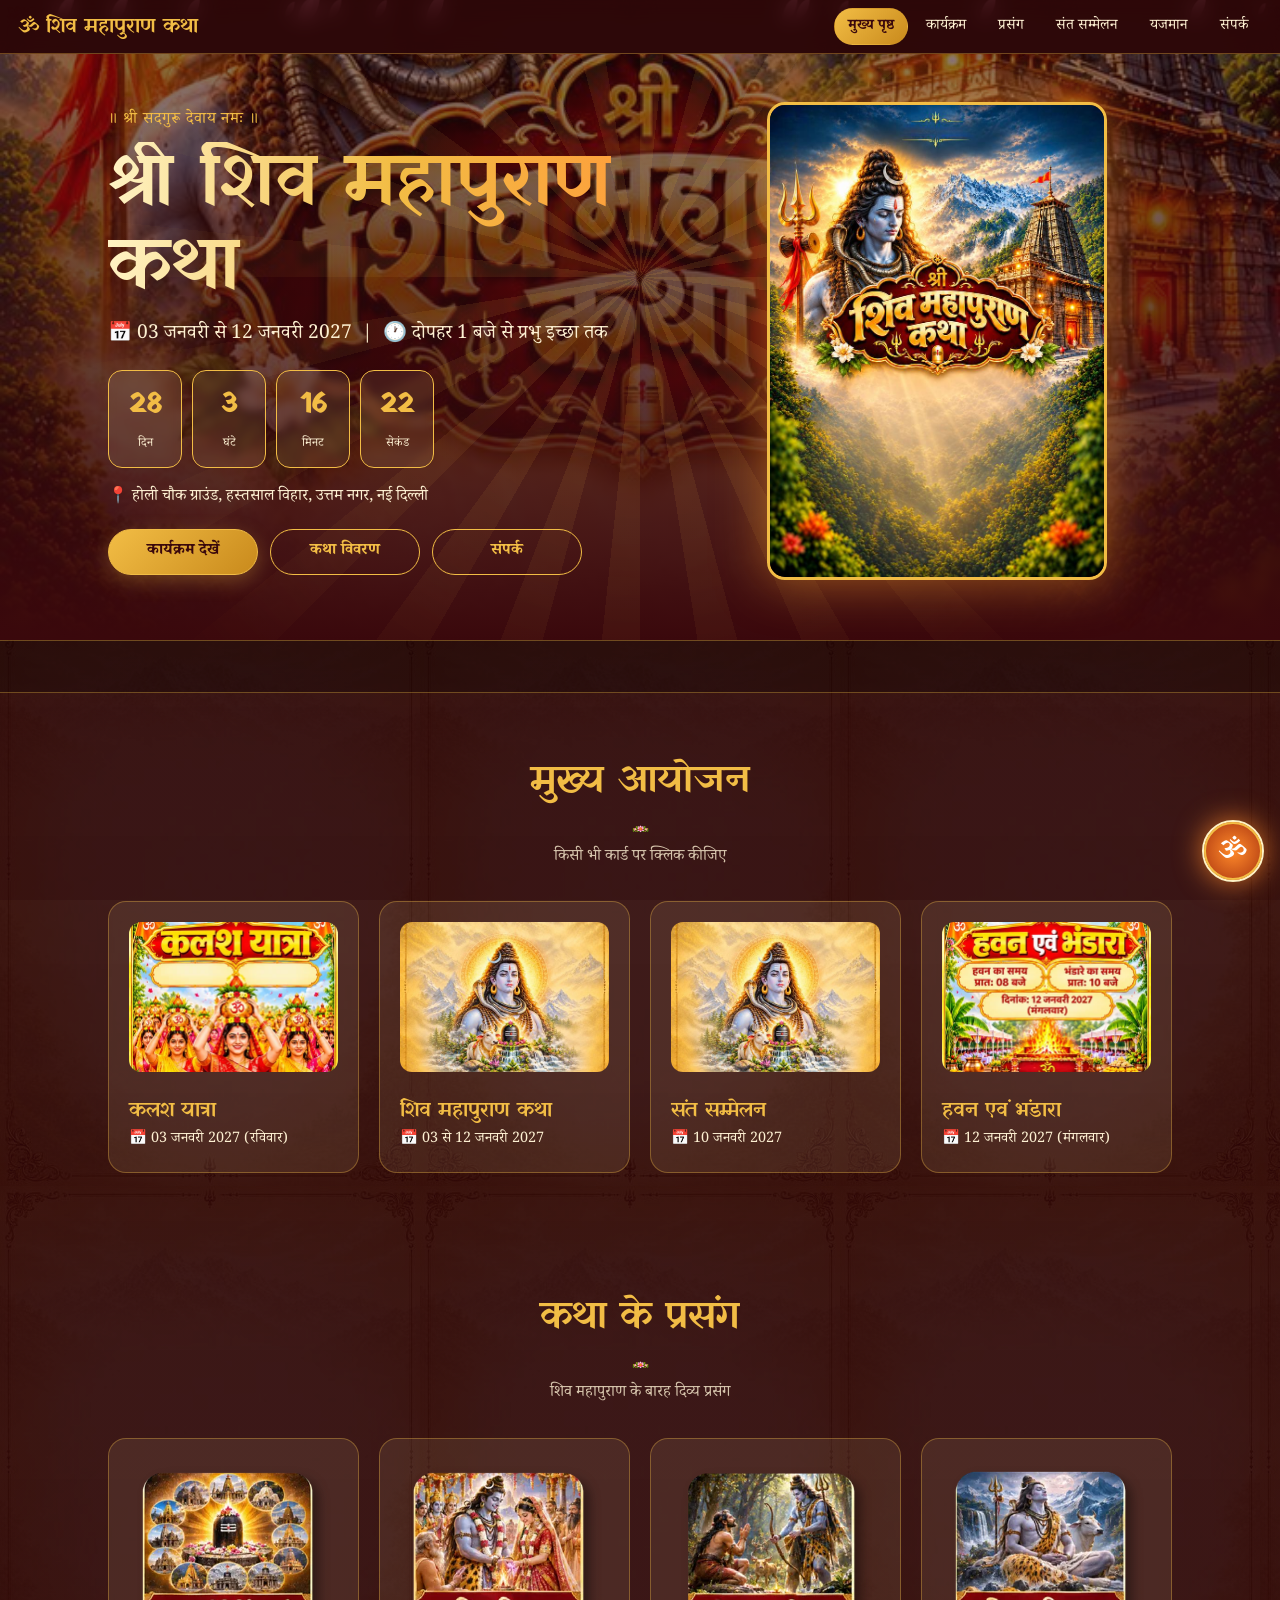
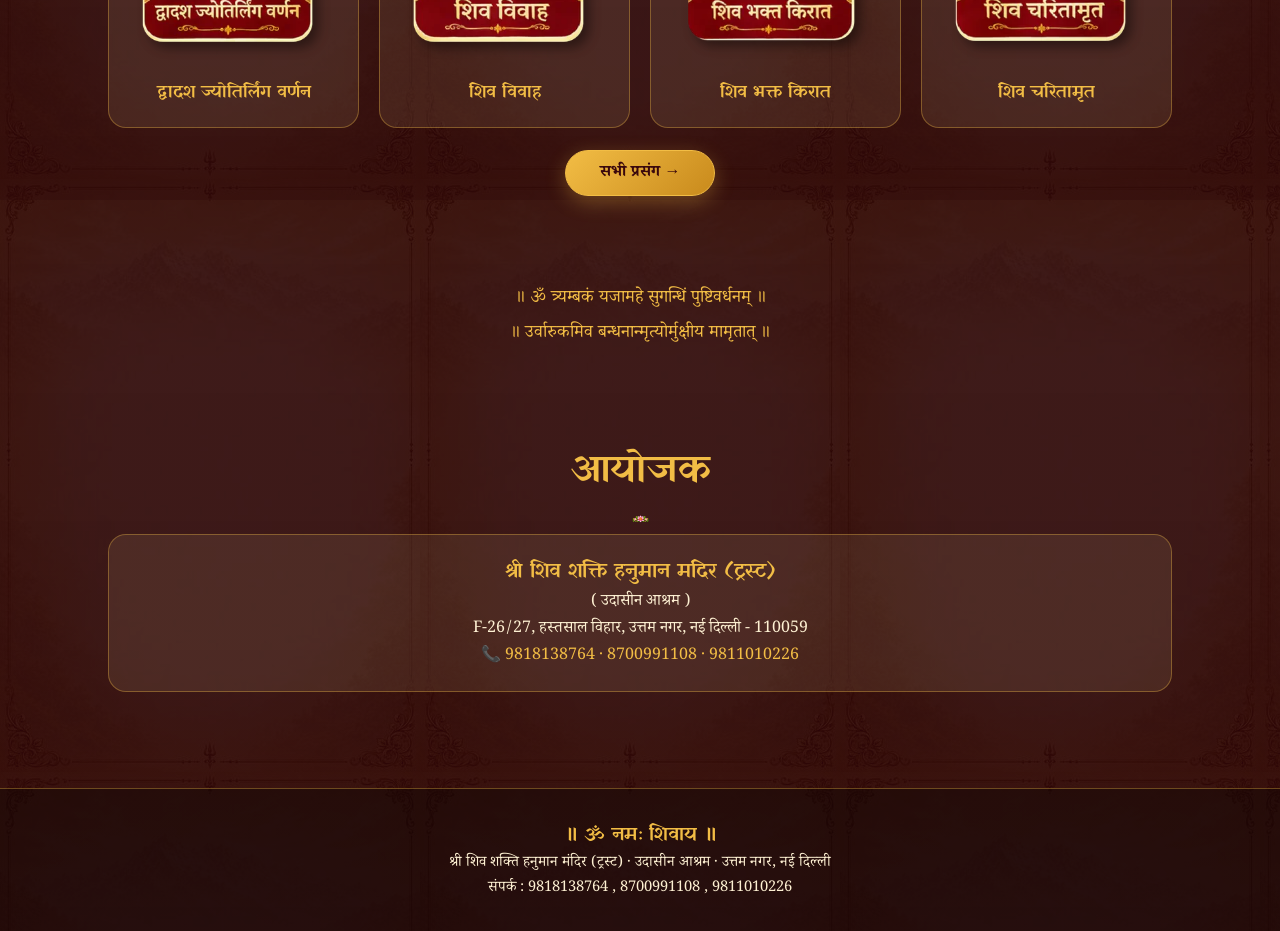
==== index.html @ 99db5836 "Add files via upload" ====
<!DOCTYPE html>
<html lang="hi"><head><meta charset="utf-8">
<meta name="viewport" content="width=device-width, initial-scale=1, viewport-fit=cover">
<title>श्री शिव महापुराण कथा – 3 से 12 जनवरी 2027</title>
<link href="https://fonts.googleapis.com/css2?family=Yatra+One&family=Noto+Serif+Devanagari:wght@400;600;700&display=swap" rel="stylesheet">
<style>
:root{--bg:#3a080c;--bg2:#5a0f14;--gold:#f2bd45;--gold2:#c98a1c;--cream:#fdf0d2;--sf:#ff8a2a;--glass:rgba(255,232,180,.09);--line:rgba(242,189,69,.35);color-scheme:dark;box-sizing:border-box;padding-top:env(safe-area-inset-top,0px);padding-bottom:env(safe-area-inset-bottom,0px)}
@media (prefers-color-scheme:dark){:root:not([data-theme="light"]){--bg:#2a0508;--bg2:#4a0b10}}
:root[data-theme="dark"]{--bg:#2a0508;--bg2:#4a0b10}
html{height:100%;scroll-padding-top:env(safe-area-inset-top,0px);scroll-behavior:smooth}
*{box-sizing:border-box;margin:0}
body{background:var(--bg);color:var(--cream);font-family:'Noto Serif Devanagari',serif;line-height:1.7;overflow-x:hidden;background-image:linear-gradient(rgba(42,5,8,.9),rgba(42,5,8,.93)),url([data-uri]);background-size:auto,420px}
h1,h2,h3,.yo{font-family:'Yatra One','Noto Serif Devanagari',serif;font-weight:400}
a{color:inherit;text-decoration:none}
header{position:sticky;top:env(safe-area-inset-top,0px);z-index:30;display:flex;align-items:center;gap:14px;padding:8px 18px;background:rgba(42,5,8,.82);backdrop-filter:blur(10px);border-bottom:1px solid var(--line)}
body::before{content:"";position:fixed;inset:0 0 auto;height:env(safe-area-inset-top,0px);z-index:29;background:rgba(42,5,8,.9)}
.logo{font-size:1.25rem;color:var(--gold);white-space:nowrap;animation:glow 3s ease-in-out infinite}
.logo b{display:inline-block;animation:spin 14s linear infinite;font-weight:400;margin-right:6px}
nav{margin-left:auto;display:flex;gap:4px;flex-wrap:wrap;justify-content:flex-end}
nav a{padding:5px 13px;border-radius:30px;font-size:.92rem;transition:.3s;border:1px solid transparent}
nav a:hover{border-color:var(--line);background:var(--glass)}
nav a.on{background:linear-gradient(135deg,var(--gold),var(--gold2));color:#3a080c;font-weight:700}
.page{display:none;min-height:80vh;animation:pg .8s both}.page.on{display:block}
@keyframes pg{from{opacity:0;transform:translateY(24px) scale(.985)}to{opacity:1;transform:none}}
@keyframes spin{to{transform:rotate(360deg)}}
@keyframes glow{50%{text-shadow:0 0 18px var(--gold),0 0 40px var(--sf)}}
@keyframes flt{50%{transform:translateY(-14px)}}
@keyframes fall{from{transform:translate3d(0,-10vh,0) rotate(0)}to{transform:translate3d(60px,110vh,0) rotate(540deg)}}
@keyframes shine{to{background-position:200% 0}}
@keyframes rip{to{transform:scale(2.4);opacity:0}}
.wrap{max-width:1100px;margin:auto;padding:0 18px}
.hero{position:relative;overflow:hidden;padding:48px 0 60px;background:linear-gradient(rgba(42,5,8,.55),var(--bg)),url([data-uri]) center/cover}
.rays{position:absolute;left:50%;top:38%;width:1400px;height:1400px;margin:-700px;background:repeating-conic-gradient(rgba(255,200,80,.11) 0 6deg,transparent 6deg 15deg);border-radius:50%;animation:spin 90s linear infinite;-webkit-mask:radial-gradient(circle,#000 5%,transparent 62%);mask:radial-gradient(circle,#000 5%,transparent 62%)}
.hg{position:relative;display:grid;grid-template-columns:1.2fr 1fr;gap:30px;align-items:center}
.hg .poster{justify-self:center;width:min(340px,80%);border-radius:18px;border:3px solid var(--gold);box-shadow:0 0 50px rgba(255,160,40,.5);animation:flt 6s ease-in-out infinite}
.sub{color:var(--gold);letter-spacing:.06em;font-size:1rem}
h1{font-size:clamp(2.3rem,7vw,4.6rem);line-height:1.15;background:linear-gradient(90deg,#fff3c4,var(--gold),#ff9a3a,#fff3c4,var(--gold));background-size:200% 100%;-webkit-background-clip:text;background-clip:text;color:transparent;animation:shine 6s linear infinite;margin:8px 0}
.dt{font-size:1.2rem;margin-bottom:18px}
.cd{display:flex;gap:10px;flex-wrap:wrap;margin:16px 0}
.cd div{min-width:74px;text-align:center;padding:10px 8px;border:1px solid var(--gold);border-radius:14px;background:var(--glass);backdrop-filter:blur(4px)}
.cd b{display:block;font-size:1.8rem;color:var(--gold);font-family:'Yatra One'}.cd small{font-size:.75rem}
.btn{display:inline-flex;align-items:center;justify-content:center;gap:6px;min-width:150px;min-height:46px;margin:0;padding:0 24px;border-radius:40px;background:linear-gradient(135deg,var(--gold),var(--gold2));color:#3a080c;cursor:pointer;border:1px solid var(--gold);font:700 1rem/1.2 'Noto Serif Devanagari',serif;position:relative;overflow:hidden;transition:.3s;box-shadow:0 6px 20px rgba(242,189,69,.3);text-align:center}.btn:hover{transform:translateY(-3px);box-shadow:0 10px 28px rgba(242,189,69,.55)}.btn.o{background:none;color:var(--gold);box-shadow:none}.btn.o:hover{background:var(--glass)}.bar{display:flex;flex-wrap:wrap;gap:12px;align-items:center;margin-top:8px}.bar.c{justify-content:center;margin-top:22px}.md .btn{display:flex;margin:12px auto}.tags{display:flex;flex-wrap:wrap;gap:8px;margin-top:10px}.tag{display:inline-flex;align-items:center;gap:8px;margin:0;padding:5px 8px 5px 14px;border-radius:30px;background:rgba(255,138,42,.18);border:1px solid var(--sf);font-size:.9rem;transition:.3s}.tag:hover{transform:translateY(-2px);background:rgba(255,138,42,.35)}.tag i{font-style:normal;font-size:.72rem;padding:1px 9px;border-radius:12px;background:#777;color:#fff}.tag.live{border-color:#ff4a4a;background:rgba(255,60,60,.2)}.tag.live i{background:#d81414;animation:glow 1.6s infinite}.sc{text-align:center;padding:12px 12px 16px}.sc img{aspect-ratio:570/644;object-fit:cover;transition:.5s}.sc:hover img{transform:scale(1.04)}.sc h3{font-size:1.02rem;margin-top:8px;line-height:1.5}
section.s{padding:56px 0}
.t{text-align:center;font-size:clamp(1.6rem,4vw,2.4rem);color:var(--gold);margin-bottom:8px}
.t+p{text-align:center;opacity:.8;margin-bottom:30px}
.t::after{content:"";display:block;width:140px;height:14px;margin:8px auto 0;background:url([data-uri]) center/contain no-repeat}
.grid{display:grid;grid-template-columns:repeat(auto-fit,minmax(230px,1fr));gap:20px}
.card{position:relative;padding:20px;border-radius:18px;border:1px solid var(--line);background:var(--glass);backdrop-filter:blur(4px);transition:transform .25s,box-shadow .3s;transform:perspective(700px) rotateX(var(--rx,0)) rotateY(var(--ry,0))}
.card:hover{box-shadow:0 14px 40px rgba(242,189,69,.25)}
.card h3{color:var(--gold);font-size:1.25rem}.card img{width:100%;border-radius:12px}
.ic{font-size:2rem;display:block;animation:flt 4s ease-in-out infinite}
.click{cursor:pointer}
.tile img{aspect-ratio:1;object-fit:contain;transition:.5s}.tile:hover img{transform:scale(1.08) rotate(-2deg)}
.rv{opacity:0;transform:translateY(40px);transition:opacity .9s,transform .9s}.rv.in{opacity:1;transform:none}
.tl{position:relative;max-width:760px;margin:auto;padding-left:34px}
.tl::before{content:"";position:absolute;left:10px;top:0;bottom:0;width:3px;background:linear-gradient(var(--gold),var(--sf),transparent)}
.day{position:relative;margin-bottom:18px}
.day::before{content:"";position:absolute;left:-31px;top:20px;width:14px;height:14px;border-radius:50%;background:var(--gold);box-shadow:0 0 0 5px rgba(242,189,69,.25);animation:glow 2.5s infinite}
.day.sp .card{border-color:var(--gold);background:linear-gradient(135deg,rgba(242,189,69,.2),var(--glass))}
.day b{font-family:'Yatra One';color:var(--gold);font-size:1.15rem}

.pp{display:grid;grid-template-columns:1fr 1fr;gap:20px;align-items:center}.pp img{max-height:340px;width:auto;margin:auto;display:block}
.chips{display:flex;flex-wrap:wrap;gap:8px;justify-content:center}.chips span{padding:4px 14px;border:1px solid var(--line);border-radius:30px;background:var(--glass);transition:.3s}.chips span:hover{background:var(--gold);color:#3a080c;transform:scale(1.07)}
.mq{overflow:hidden;white-space:nowrap;border-block:1px solid var(--line);padding:12px 0;background:rgba(0,0,0,.25);color:var(--gold)}
.mq span{display:inline-block;padding-left:100%;animation:mq 40s linear infinite}@keyframes mq{to{transform:translateX(-100%)}}
.shl{text-align:center;font-size:1.1rem;color:var(--gold);padding:30px 18px;line-height:2}
.pet{position:fixed;top:0;z-index:1;pointer-events:none;width:12px;height:18px;border-radius:100% 0;background:linear-gradient(135deg,#ffb3c7,#ff6f9c);opacity:.75;animation:fall linear infinite}
.ov{position:fixed;inset:0;z-index:60;display:none;align-items:center;justify-content:center;padding:18px;background:rgba(10,0,2,.75);backdrop-filter:blur(6px)}
.ov.on{display:flex}
.md{position:relative;max-width:480px;width:100%;max-height:88vh;overflow:auto;padding:26px;border-radius:22px;border:2px solid var(--gold);background:linear-gradient(160deg,var(--bg2),var(--bg));text-align:center;animation:pop .5s cubic-bezier(.2,1.6,.4,1)}
@keyframes pop{from{opacity:0;transform:scale(.6) rotate(-4deg)}}
.md img{max-width:100%;max-height:280px;border-radius:14px;margin-bottom:10px}.md h3{color:var(--gold);font-size:1.5rem}
.x{position:absolute;right:12px;top:8px;background:none;border:0;color:var(--gold);font-size:1.8rem;cursor:pointer}
.fab{position:fixed;right:16px;bottom:calc(18px + env(safe-area-inset-bottom,0px));z-index:50;width:62px;height:62px;border-radius:50%;border:2px solid #fff3c4;background:radial-gradient(circle,var(--sf),#a8330f);color:#fff;font:1.7rem 'Yatra One';cursor:pointer;animation:flt 3s ease-in-out infinite;box-shadow:0 0 28px rgba(255,138,42,.8)}
.fab::after{content:"";position:absolute;inset:0;border-radius:50%;border:2px solid var(--gold);animation:rip 2s infinite}
.big{font-size:3.4rem;font-family:'Yatra One';color:var(--gold)}
.dot{position:absolute;border-radius:50%;background:var(--gold);width:8px;height:8px;pointer-events:none;animation:rip .9s forwards}
footer{margin-top:40px;padding:30px 18px;text-align:center;border-top:1px solid var(--line);background:rgba(0,0,0,.35);font-size:.92rem}
@media(max-width:760px){.hg .bar{justify-content:center}.btn{min-width:calc(50% - 6px);padding:0 14px}.hg,.pp{grid-template-columns:1fr}nav a{padding:4px 9px;font-size:.82rem}header{flex-wrap:wrap;gap:4px}.rays{width:900px;height:900px;margin:-450px}}
@media(prefers-reduced-motion:reduce){*{animation:none!important;transition:none!important}.rv{opacity:1;transform:none}}
</style></head><body>
<header><a class="logo yo" href="#home"><b>ॐ</b>शिव महापुराण कथा</a><nav id="nav"></nav></header>
<main>
<div class="page" id="home">
<div class="hero"><div class="rays"></div><div class="wrap hg">
<div><div class="sub">॥ श्री सदगुरू देवाय नमः ॥</div><h1>श्री शिव महापुराण कथा</h1>
<div class="dt">📅 03 जनवरी से 12 जनवरी 2027 &nbsp;|&nbsp; 🕐 दोपहर 1 बजे से प्रभु इच्छा तक</div>
<div id="cd" class="cd"></div><div class="dt" style="font-size:1rem">📍 होली चौक ग्राउंड, हस्तसाल विहार, उत्तम नगर, नई दिल्ली</div>
<div class="bar"><a class="btn" href="#karyakram">कार्यक्रम देखें</a><button class="btn o" data-ev="katha">कथा विवरण</button><a class="btn o" href="#sampark">संपर्क</a></div></div>
<img class="poster" src="[data-uri]" alt="श्री शिव महापुराण कथा"></div></div>
<div class="mq"><span>॥ जय शम्भो जय शंकर, जय त्रिपुरारि महेश्वर ॥ &nbsp; ॥ भक्तवत्सल हे भोलेनाथ, त्राहि त्राहि जगदीश्वर ॥ &nbsp; ॥ ॐ नमः शिवाय ॥ &nbsp; ॥ जय माँ · जय बाबा ॥</span></div>
<section class="s"><div class="wrap"><h2 class="t">मुख्य आयोजन</h2><p>किसी भी कार्ड पर क्लिक कीजिए</p><div class="grid" id="evs"></div></div></section>
<section class="s"><div class="wrap"><h2 class="t">कथा के प्रसंग</h2><p>शिव महापुराण के बारह दिव्य प्रसंग</p><div class="grid" id="pv"></div><div class="bar c"><a class="btn" href="#prasang">सभी प्रसंग →</a></div></div></section>
<div class="shl rv">॥ ॐ त्र्यम्बकं यजामहे सुगन्धिं पुष्टिवर्धनम् ॥<br>॥ उर्वारुकमिव बन्धनान्मृत्योर्मुक्षीय मामृतात् ॥</div>
<section class="s"><div class="wrap"><h2 class="t">आयोजक</h2><div class="card rv" style="text-align:center"><h3>श्री शिव शक्ति हनुमान मंदिर (ट्रस्ट)</h3><p>( उदासीन आश्रम )<br>F-26/27, हस्तसाल विहार, उत्तम नगर, नई दिल्ली - 110059</p><p style="color:var(--gold)">📞 9818138764 · 8700991108 · 9811010226</p></div></div></section>
</div>
<div class="page" id="karyakram"><section class="s"><div class="wrap"><h2 class="t">दस दिवसीय कार्यक्रम</h2><p>03 जनवरी से 12 जनवरी 2027 · स्थल: होली चौक ग्राउंड</p><div class="tl" id="tl"></div></div></section></div>
<div class="page" id="prasang"><section class="s"><div class="wrap"><h2 class="t">प्रसंग कार्यक्रम</h2><p>प्रसंग पर क्लिक करके बड़ा चित्र देखें</p><div class="grid" id="pa"></div></div></section></div>
<div class="page" id="sant"><section class="s"><div class="wrap">
<div class="pp rv"><img src="[data-uri]" alt="शिव"><div><h2 class="yo" style="font-size:2.2rem;color:var(--gold)">संत सम्मेलन</h2><p class="dt">दिनांक : 10 जनवरी 2027<br>समय : 4 बजे · स्थल : होली चौक ग्राउंड<br>आप सभी संत-महात्माओं का हार्दिक स्वागत एवं अभिनंदन</p></div></div>
<h2 class="t" style="margin-top:40px">पूज्य संत-महात्मा</h2><p>बड़ा चित्र देखने के लिए क्लिक करें</p><div class="grid" id="sg"></div>
<h2 class="t" style="margin-top:50px">मंदिर संस्थापक</h2><p>श्री शिव शक्ति हनुमान मंदिर</p><div class="chips" id="fd"></div></div></section></div>
<div class="page" id="yajman"><section class="s"><div class="wrap"><h2 class="t">मुख्य अतिथि</h2><p></p><div class="grid" id="ma"></div><h2 class="t" style="margin-top:50px">मुख्य यजमान</h2><p></p><div class="chips" id="yj"></div><p style="text-align:center;margin-top:30px;opacity:.85">सभी सहयोगी एवं मंदिर परिवार का हार्दिक आभार 🙏<br>“जिनके नाम शामिल हुए, वे मुस्कुराएँ; जो किसी कारणवश रह गए, वे दिल में बसे हैं।”</p></div></section></div>
<div class="page" id="sampark"><section class="s"><div class="wrap"><h2 class="t">संपर्क एवं सेवा</h2><p>श्री शिव शक्ति हनुमान मंदिर (ट्रस्ट)</p><div class="grid" id="ct"></div>
<div class="card rv" style="margin-top:22px;text-align:center"><h3>📍 कार्यक्रम स्थल</h3><p>होली चौक ग्राउंड · F-26/27, हस्तसाल विहार, उत्तम नगर, नई दिल्ली - 110059</p><div class="bar c"><a class="btn" target="_blank" rel="noopener" href="https://www.google.com/maps/search/?api=1&query=Holi+Chowk+Ground+Hastsal+Vihar+Uttam+Nagar+Delhi">📍 नक्शे में खोलें</a><button class="btn o" data-don>🙏 दान / सेवा विवरण</button></div></div></div></section></div>
</main>
<footer><div class="yo" style="color:var(--gold);font-size:1.2rem">॥ ॐ नमः शिवाय ॥</div>श्री शिव शक्ति हनुमान मंदिर (ट्रस्ट) · उदासीन आश्रम · उत्तम नगर, नई दिल्ली<br>संपर्क : 9818138764 , 8700991108 , 9811010226</footer>
<button class="fab" id="fab" aria-label="ॐ जाप">ॐ</button>
<div class="ov" id="ov"><div class="md" id="md"></div></div>
<script>
const I={ev_kalash:"[data-uri]",ev_havan:"[data-uri]",shiva:"[data-uri]"};
const T=[["jyot","द्वादश ज्योतिर्लिंग वर्णन"],["vivah","शिव विवाह"],["kirat","शिव भक्त किरात"],["charit","शिव चरितामृत"],["ganesh","गणेश कार्तिक जन्म"],["mahatmya","महात्म्य"],["swaroop","शिव स्वरूप व्याख्यान और प्राकट्य"],["sati","सती चरित्र"],["ratri","शिव रात्रि माहात्म्य"],["havan","हवन"],["bhandara","भंडारा"],["kalash","कलश यात्रा"]];
const TI={jyot:"[data-uri]",vivah:"[data-uri]",kirat:"[data-uri]",charit:"[data-uri]",ganesh:"[data-uri]",mahatmya:"[data-uri]",swaroop:"[data-uri]",sati:"[data-uri]",ratri:"[data-uri]",havan:"[data-uri]",bhandara:"[data-uri]",kalash:"[data-uri]"};
const EV={kalash:{t:"कलश यात्रा",i:"ev_kalash",l:["📅 03 जनवरी 2027 (रविवार)","🕘 प्रातः 9 बजे","📍 श्री शिव शक्ति हनुमान मंदिर (ट्रस्ट)"],n:"भक्ति और उल्लास के साथ कथा का शुभारंभ"},
katha:{t:"शिव महापुराण कथा",i:"shiva",l:["📅 03 से 12 जनवरी 2027","🕐 प्रतिदिन दोपहर 1 बजे से प्रभु इच्छा तक","📍 होली चौक ग्राउंड"],n:"दस दिन तक शिव कथा का अमृत"},
sant:{t:"संत सम्मेलन",i:"shiva",l:["📅 10 जनवरी 2027","🕓 सायं 4 बजे","📍 होली चौक ग्राउंड"],n:"संत-महात्माओं का हार्दिक स्वागत एवं अभिनंदन"},
havan:{t:"हवन एवं भंडारा",i:"ev_havan",l:["📅 12 जनवरी 2027 (मंगलवार)","🔥 हवन : प्रातः 8 बजे","🍛 भंडारा : प्रातः 10 बजे","📍 होली चौक मैदान"],n:"पूर्णाहुति एवं प्रसाद वितरण"}};
const SP="images/saints/";
const S=[["तपस्वी महंत लक्ष्मण दास जी","(हाई कोर्ट) मौनी बाबा उदासीन समाज सेवा आश्रम, पीपल कोटी","01-laxman-das-hc.jpg"],["श्री परम पूज्य सदगुरु जी महाराज","मंदिर संस्थापक","02-sadguru-ji.jpg"],["हरिहर पीठाधीश्वर महंत सुयज्ञ मुनि जी महाराज","हरिहर आश्रम, दिल्ली","03-suyagya-muni.jpg"],["महंत रामनौमी दास सतगुरुदास जी महाराज","श्री पंचायती अखाड़ा बड़ा उदासीन","04-ramnaumi-das.jpg"],["महंत अमित दास गुरुजी","अखाड़ा बड़ा उदासीन · संरक्षक एवं संचालक, श्री शिव शक्ति हनुमान मंदिर ट्रस्ट","05-amit-das.jpg"],["महंत श्री प्रद्युम्न मुनि जी महाराज","श्री 108 बाबा बजरंगदास जी की बगीची, जयपुर","06-pradhumn-muni.jpg"],["महंत कमलदास जी महाराज","डेरा बाबा मोहन दास, जैतो मंडी, पंजाब","07-kamal-das.jpg"],["महामंडलेश्वर स्वामी जगदीश दास जी महाराज","हनुमान मंदिर, पलवल, हरियाणा","08-jagdish-das.jpg"],["महंत सेवादास जी महाराज","कोटफत्ता, पंजाब","09-seva-das.jpg"],["महामंडलेश्वर स्वामी हरि चेतना नंद जी","हरि सेवा आश्रम, हरिद्वार","10-chetnanand.jpg"],["महंत शांति दास जी महाराज","कैथल, हरियाणा","11-shanti-das.jpg"],["महंत शांतानंद जी महाराज","पंजाब","12-shantanand.jpg"],["महंत लक्ष्मण दास","पंचायती अखाड़ा बड़ा उदासीन, वाराणसी","13-laxman-das-varanasi.jpg"],["महंत डॉ० मनोहर दास","श्री 108 श्री योगमाया पंचायती अखाड़ा बड़ा उदासीन, सदर बाज़ार, जमालपुर","14-manohar-das.jpg"],["महंत ईश्वरदास जी (उदासीन)","श्री सिद्ध बाबा मंदिर, राम पार्क, ईलायचीपुर, लोनी, उ.प्र.","15-ishwar-das.jpg"],["महंत जयरामदास जी (उदासीन)","मौनी बाबा उदासीन समाज सेवा आश्रम, पीपल कोटी","16-jayram-das.jpg"],["श्री सुनील विज","प्रमुख सेवादार, श्री शिव शक्ति हनुमान मंदिर","17-sunil-vij.jpg"],["पं० धर्मराज शास्त्री","मंदिर पुजारी, श्री शिव शक्ति हनुमान मंदिर","18-dharmraj-shastri.jpg"]];
const F="सुरेश चंद विज,अविनाश भार्गव,मंगतराम त्यागी,बाल किशन,संजीव कुमार,भगवान देवी अग्रवाल,राजबीर सिंह गौड़,राजगोयल,रामरती देवी,पवन अग्रवाल,महिपाल,श्रीपाल,रामपाल,प्रेम नारायण दुबे,राज किशोर भार्गव,हीरा सिंह,कमलेश देवी (गुरुमाता),पूनम,कृष्ण विज,रेणु गोयल,सुजाता विज".split(",");
const MA=[["डॉ० पंकज सिंह जी","मंत्री स्वास्थ्य एवं परिवार कल्याण, परिवहन और सूचना प्रौद्योगिकी, विधायक विकासपुरी"],["श्रीमति राखी आशीष यादव जी","निगम पार्षद"],["श्री सुभाष मग्गो जी","माता रूप रानी मग्गो अस्पताल, उत्तम नगर"],["श्री महेंद्र यादव जी","पूर्व विधायक"]];
const Y="रजत शर्मा (प्रह्लादपुर),राजीव चौधरी संग अंजली जी (बिजनौर),अंशुल राजपूत संग साक्षी जी (गुरुग्राम),विकास राजपूत संग रूपा जी (बिजनौर),अशोक जी संग शिवा वर्मा जी (उत्तम नगर),प्रमोद सचदेवा (गाज़ियाबाद),विनोद कुमार गौड़ (हस्तसाल विहार),रेणु ओझा जी (सागरपुर),मनमोहन जी (बंगलौर),मुकेश कुमार जी (कोठपुतली),अमित गुप्ता (मेरठ),हेमंत रंजन (उत्तम नगर),चक्रधर जी,प्रेम बल्लभ जी".split(",");
const C=[["कुलदीप कुमार (प्रधान)","9625901108"],["राकेश कुमार","8287731108"],["हेमंत रंजन","8700921108"],["अशोक वर्मा","9625751108"],["अमन भाटिया (मिंटू)","8510921108"],["अर्पण","9625731108"],["आकाश चौधरी","8700931108"],["यश चौधरी","8920051108"],["सक्षम शर्मा","9560885882"]];
const $=s=>document.querySelector(s),$$=s=>[...document.querySelectorAll(s)];
const P=[["home","मुख्य पृष्ठ"],["karyakram","कार्यक्रम"],["prasang","प्रसंग"],["sant","संत सम्मेलन"],["yajman","यजमान"],["sampark","संपर्क"]];
$("#nav").innerHTML=P.map(p=>`<a href="#${p[0]}" data-p="${p[0]}">${p[1]}</a>`).join("");
$("#evs").innerHTML=Object.entries(EV).map(([k,e])=>`<div class="card click rv" data-ev="${k}"><img src="${I[e.i]}" style="height:150px;object-fit:cover;margin-bottom:10px" alt=""><h3>${e.t}</h3><p style="font-size:.9rem">${e.l[0]}</p></div>`).join("");
const tile=(t)=>`<div class="card tile click rv" data-t="${t[0]}"><img src="${TI[t[0]]}" alt="${t[1]}"><h3 style="font-size:1.05rem;text-align:center">${t[1]}</h3></div>`;
$("#pv").innerHTML=T.slice(0,4).map(tile).join("");$("#pa").innerHTML=T.map(tile).join("");
const D=["रविवार","सोमवार","मंगलवार","बुधवार","बृहस्पतिवार","शुक्रवार","शनिवार"];
/* ===== YouTube लाइव लिंक =====
 हर दिन के लिए यहाँ अपना लिंक डालिए, जैसे  "3-katha":"https://youtube.com/live/XXXX"
 कुंजी = "तारीख-कार्यक्रम"  (katha, kalash, sant, havan, bhandara). खाली छोड़ने पर बटन "जल्द" दिखाएगा। */
const LIVE={"3-kalash":"","3-katha":"","4-katha":"","5-katha":"","6-katha":"","7-katha":"","8-katha":"","9-katha":"","10-katha":"","10-sant":"","11-katha":"","12-havan":"","12-bhandara":""};
const tg=(d,k,t)=>{const u=LIVE[d+"-"+k]||"";return `<a class="tag${u?" live":""}" href="${u||"#karyakram"}" ${u?'target="_blank" rel="noopener"':'data-nolive="1"'}>${t}<i>▶ ${u?"LIVE":"जल्द"}</i></a>`};
$("#tl").innerHTML=Array.from({length:10},(_,i)=>{const d=3+i,w=D[i%7];let g="",sp="";
if(d==3){g+=tg(d,"kalash","🪔 कलश यात्रा · प्रातः 9 बजे");sp=" sp"}
if(d<12)g+=tg(d,"katha","🕐 शिव महापुराण कथा · दोपहर 1 बजे से");
if(d==10){g+=tg(d,"sant","🙏 संत सम्मेलन · सायं 4 बजे");sp=" sp"}
if(d==12){g+=tg(d,"havan","🔥 हवन · प्रातः 8 बजे")+tg(d,"bhandara","🍛 भंडारा · प्रातः 10 बजे");sp=" sp"}
return `<div class="day rv${sp}"><div class="card"><b>${String(d).padStart(2,"0")} जनवरी 2027</b> <small>(${w})</small><div class="tags">${g}</div></div></div>`}).join("");
$("#sg").innerHTML=S.map((s,i)=>`<div class="card sc click rv" data-s="${i}"><img src="${SP+s[2]}" alt="${s[0]}" loading="lazy"><h3>${s[0]}</h3><p style="font-size:.85rem;opacity:.85">${s[1]}</p></div>`).join("");
$("#fd").innerHTML=F.map(n=>`<span>${/रामरती|कमलेश|पूनम|कृष्ण|रेणु|सुजाता/.test(n)?"":""}${n} जी</span>`).join("");
$("#ma").innerHTML=MA.map(m=>`<div class="card rv" style="text-align:center"><span class="ic">🌺</span><h3>${m[0]}</h3><p style="font-size:.9rem">${m[1]}</p></div>`).join("");
$("#yj").innerHTML=Y.map(n=>`<span>${n.startsWith("श्री")?n:"श्री "+n}</span>`).join("");
$("#ct").innerHTML=C.map(c=>`<a class="card rv" href="tel:+91${c[1]}" style="text-align:center"><span class="ic">📞</span><h3 style="font-size:1.05rem">${c[0]}</h3><div style="color:var(--gold)">${c[1]}</div></a>`).join("");
function open_(h){$("#md").innerHTML=`<button class="x" aria-label="बंद करें">×</button>`+h;$("#ov").classList.add("on")}
const cls=()=>$("#ov").classList.remove("on");
$("#ov").onclick=e=>{if(e.target.id=="ov"||e.target.classList.contains("x"))cls()};
addEventListener("keydown",e=>e.key=="Escape"&&cls());
document.addEventListener("click",e=>{
if(e.target.closest("[data-nolive]")){e.preventDefault();return open_(`<h3>▶ लाइव प्रसारण</h3><p>इस कार्यक्रम का YouTube लाइव लिंक जल्द ही यहाँ उपलब्ध होगा।</p><button class="btn x2" onclick="document.getElementById('ov').classList.remove('on')">ठीक है</button>`)}

const ev=e.target.closest("[data-ev]");if(ev){const v=EV[ev.dataset.ev];return open_(`<img src="${I[v.i]}" alt=""><h3>${v.t}</h3><p>${v.l.join("<br>")}</p><p style="color:var(--gold)">${v.n}</p>`)}
const t=e.target.closest("[data-t]");if(t){const v=T.find(x=>x[0]==t.dataset.t);return open_(`<img src="${TI[v[0]]}" alt=""><h3>${v[1]}</h3><p>शिव महापुराण कथा का दिव्य प्रसंग<br>🕐 प्रतिदिन दोपहर 1 बजे से · होली चौक ग्राउंड</p>`)}
const s=e.target.closest("[data-s]");if(s){const v=S[s.dataset.s];return open_(`<img src="${SP+v[2]}" alt=""><h3>${v[0]}</h3><p>${v[1]}</p><p style="color:var(--gold)">॥ श्री सदगुरू देवाय नमः ॥</p>`)}
if(e.target.closest("[data-don]"))open_(`<h3>🙏 दान / सेवा</h3><p>श्री शिव शक्ति हनुमान मंदिर (ट्रस्ट)<br><b style="color:var(--gold)">GPay : 11166237538@okbizaxis</b></p><p style="font-size:.9rem">Shiv Shakti Hanuman Mandir Trust<br>A/c 112505000563 · IFSC ICICI0001125<br>ICICI, Uttam Nagar Branch</p><p style="font-size:.9rem">Shri Shiv Shakti Hanuman Mandir Trust<br>A/c 603910110001666 · IFSC BKID0006039<br>Vikaspuri Branch</p>`);
const r=document.createElement("i");r.className="dot";r.style.left=e.clientX-4+"px";r.style.top=e.clientY-4+"px";r.style.position="fixed";r.style.zIndex=99;document.body.appendChild(r);setTimeout(()=>r.remove(),900)});
let n=+0;$("#fab").onclick=()=>{open_(`<div class="big yo" id="jp">ॐ</div><h3>॥ ॐ नमः शिवाय ॥</h3><p>जाप गिनने के लिए नीचे दबाएँ</p><div class="big" id="jn">${n}</div><button class="btn" id="jb" style="font-size:1.3rem">ॐ नमः शिवाय</button><p style="font-size:.9rem;opacity:.8">हर हर महादेव 🔱</p>`);$("#jb").onclick=()=>{$("#jn").textContent=++n;const j=$("#jp");j.style.transition="transform .25s";j.style.transform="scale(1.4)";setTimeout(()=>j.style.transform="",250)}};
const go=()=>{const h=(location.hash||"#home").slice(1);const id=P.some(p=>p[0]==h)?h:"home";$$(".page").forEach(p=>p.classList.toggle("on",p.id==id));$$("nav a").forEach(a=>a.classList.toggle("on",a.dataset.p==id));scrollTo(0,0);obs()};
const io=new IntersectionObserver(es=>es.forEach(x=>{if(x.isIntersecting){x.target.classList.add("in");io.unobserve(x.target)}}),{threshold:.12});
function obs(){$$(".page.on .rv").forEach((el,i)=>{el.style.transitionDelay=(i%6)*80+"ms";io.observe(el)})}
addEventListener("hashchange",go);go();
$$(".card").forEach(c=>{c.addEventListener("mousemove",e=>{const b=c.getBoundingClientRect();c.style.setProperty("--ry",((e.clientX-b.left)/b.width-.5)*10+"deg");c.style.setProperty("--rx",-((e.clientY-b.top)/b.height-.5)*10+"deg")});c.addEventListener("mouseleave",()=>{c.style.setProperty("--rx","0");c.style.setProperty("--ry","0")})});
for(let i=0;i<16;i++){const p=document.createElement("div");p.className="pet";p.style.left=Math.random()*100+"vw";p.style.animationDuration=9+Math.random()*10+"s";p.style.animationDelay=-Math.random()*15+"s";p.style.transform=`scale(${.6+Math.random()})`;document.body.appendChild(p)}
const tgt=new Date("2027-01-03T09:00:00+05:30");
function tick(){let d=tgt-Date.now();const el=$("#cd");if(d<=0){el.innerHTML='<div style="padding:10px 22px"><b>🔱 कथा प्रारंभ</b></div>';return}
const v=[[Math.floor(d/864e5),"दिन"],[Math.floor(d/36e5)%24,"घंटे"],[Math.floor(d/6e4)%60,"मिनट"],[Math.floor(d/1e3)%60,"सेकंड"]];el.innerHTML=v.map(x=>`<div><b>${x[0]}</b><small>${x[1]}</small></div>`).join("")}
tick();setInterval(tick,1000);
</script></body></html>
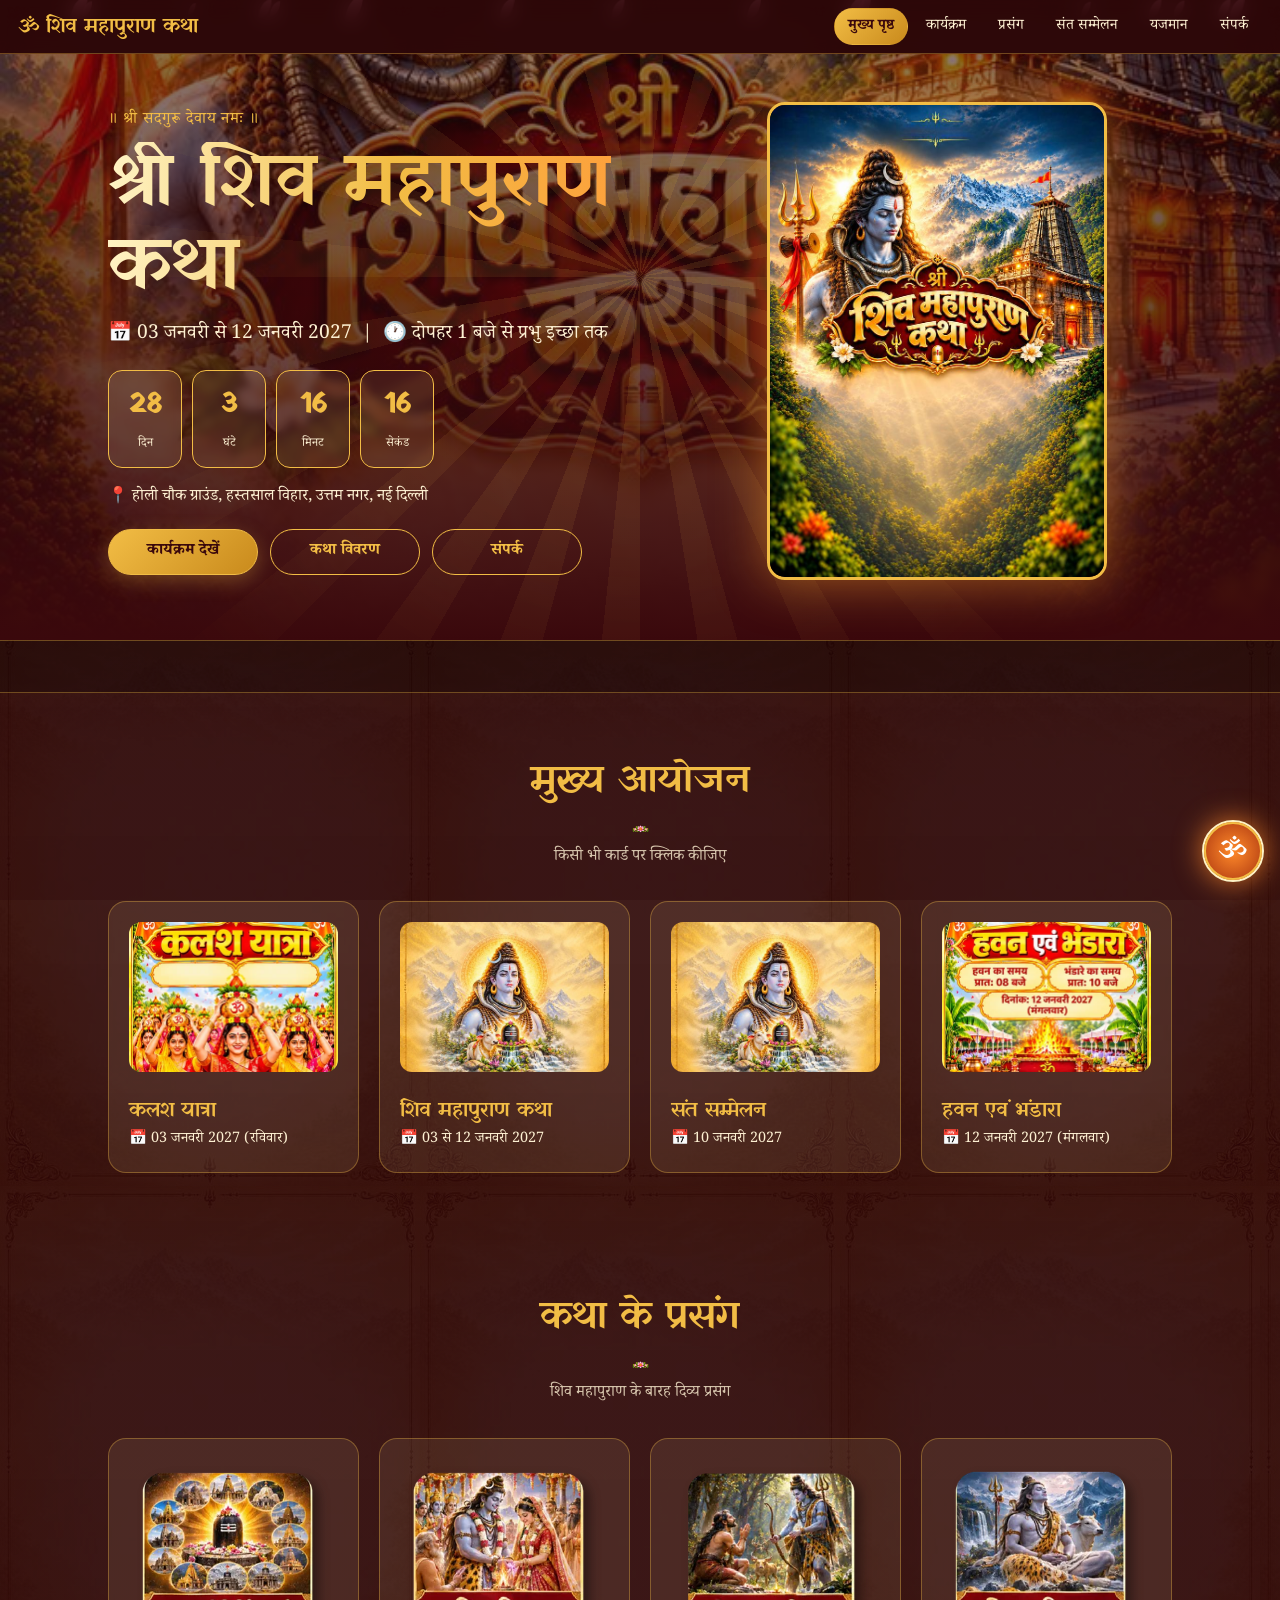
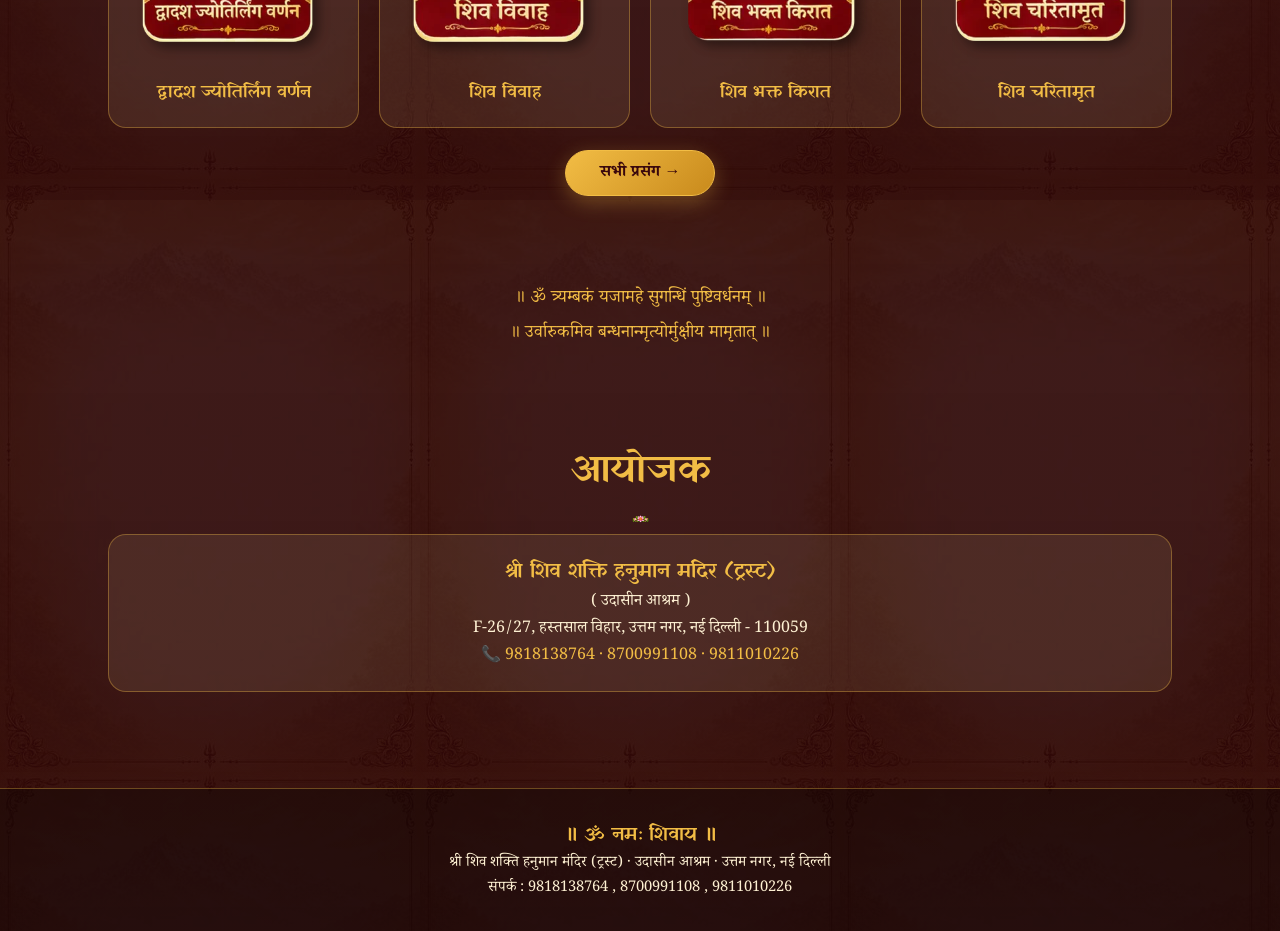
==== commit 78a26797: "Update index.html" ====
--- a/index.html
+++ b/index.html
@@ -115,7 +115,7 @@
 katha:{t:"शिव महापुराण कथा",i:"shiva",l:["📅 03 से 12 जनवरी 2027","🕐 प्रतिदिन दोपहर 1 बजे से प्रभु इच्छा तक","📍 होली चौक ग्राउंड"],n:"दस दिन तक शिव कथा का अमृत"},
 sant:{t:"संत सम्मेलन",i:"shiva",l:["📅 10 जनवरी 2027","🕓 सायं 4 बजे","📍 होली चौक ग्राउंड"],n:"संत-महात्माओं का हार्दिक स्वागत एवं अभिनंदन"},
 havan:{t:"हवन एवं भंडारा",i:"ev_havan",l:["📅 12 जनवरी 2027 (मंगलवार)","🔥 हवन : प्रातः 8 बजे","🍛 भंडारा : प्रातः 10 बजे","📍 होली चौक मैदान"],n:"पूर्णाहुति एवं प्रसाद वितरण"}};
-const SP="images/saints/";
+const SP="";
 const S=[["तपस्वी महंत लक्ष्मण दास जी","(हाई कोर्ट) मौनी बाबा उदासीन समाज सेवा आश्रम, पीपल कोटी","01-laxman-das-hc.jpg"],["श्री परम पूज्य सदगुरु जी महाराज","मंदिर संस्थापक","02-sadguru-ji.jpg"],["हरिहर पीठाधीश्वर महंत सुयज्ञ मुनि जी महाराज","हरिहर आश्रम, दिल्ली","03-suyagya-muni.jpg"],["महंत रामनौमी दास सतगुरुदास जी महाराज","श्री पंचायती अखाड़ा बड़ा उदासीन","04-ramnaumi-das.jpg"],["महंत अमित दास गुरुजी","अखाड़ा बड़ा उदासीन · संरक्षक एवं संचालक, श्री शिव शक्ति हनुमान मंदिर ट्रस्ट","05-amit-das.jpg"],["महंत श्री प्रद्युम्न मुनि जी महाराज","श्री 108 बाबा बजरंगदास जी की बगीची, जयपुर","06-pradhumn-muni.jpg"],["महंत कमलदास जी महाराज","डेरा बाबा मोहन दास, जैतो मंडी, पंजाब","07-kamal-das.jpg"],["महामंडलेश्वर स्वामी जगदीश दास जी महाराज","हनुमान मंदिर, पलवल, हरियाणा","08-jagdish-das.jpg"],["महंत सेवादास जी महाराज","कोटफत्ता, पंजाब","09-seva-das.jpg"],["महामंडलेश्वर स्वामी हरि चेतना नंद जी","हरि सेवा आश्रम, हरिद्वार","10-chetnanand.jpg"],["महंत शांति दास जी महाराज","कैथल, हरियाणा","11-shanti-das.jpg"],["महंत शांतानंद जी महाराज","पंजाब","12-shantanand.jpg"],["महंत लक्ष्मण दास","पंचायती अखाड़ा बड़ा उदासीन, वाराणसी","13-laxman-das-varanasi.jpg"],["महंत डॉ० मनोहर दास","श्री 108 श्री योगमाया पंचायती अखाड़ा बड़ा उदासीन, सदर बाज़ार, जमालपुर","14-manohar-das.jpg"],["महंत ईश्वरदास जी (उदासीन)","श्री सिद्ध बाबा मंदिर, राम पार्क, ईलायचीपुर, लोनी, उ.प्र.","15-ishwar-das.jpg"],["महंत जयरामदास जी (उदासीन)","मौनी बाबा उदासीन समाज सेवा आश्रम, पीपल कोटी","16-jayram-das.jpg"],["श्री सुनील विज","प्रमुख सेवादार, श्री शिव शक्ति हनुमान मंदिर","17-sunil-vij.jpg"],["पं० धर्मराज शास्त्री","मंदिर पुजारी, श्री शिव शक्ति हनुमान मंदिर","18-dharmraj-shastri.jpg"]];
 const F="सुरेश चंद विज,अविनाश भार्गव,मंगतराम त्यागी,बाल किशन,संजीव कुमार,भगवान देवी अग्रवाल,राजबीर सिंह गौड़,राजगोयल,रामरती देवी,पवन अग्रवाल,महिपाल,श्रीपाल,रामपाल,प्रेम नारायण दुबे,राज किशोर भार्गव,हीरा सिंह,कमलेश देवी (गुरुमाता),पूनम,कृष्ण विज,रेणु गोयल,सुजाता विज".split(",");
 const MA=[["डॉ० पंकज सिंह जी","मंत्री स्वास्थ्य एवं परिवार कल्याण, परिवहन और सूचना प्रौद्योगिकी, विधायक विकासपुरी"],["श्रीमति राखी आशीष यादव जी","निगम पार्षद"],["श्री सुभाष मग्गो जी","माता रूप रानी मग्गो अस्पताल, उत्तम नगर"],["श्री महेंद्र यादव जी","पूर्व विधायक"]];
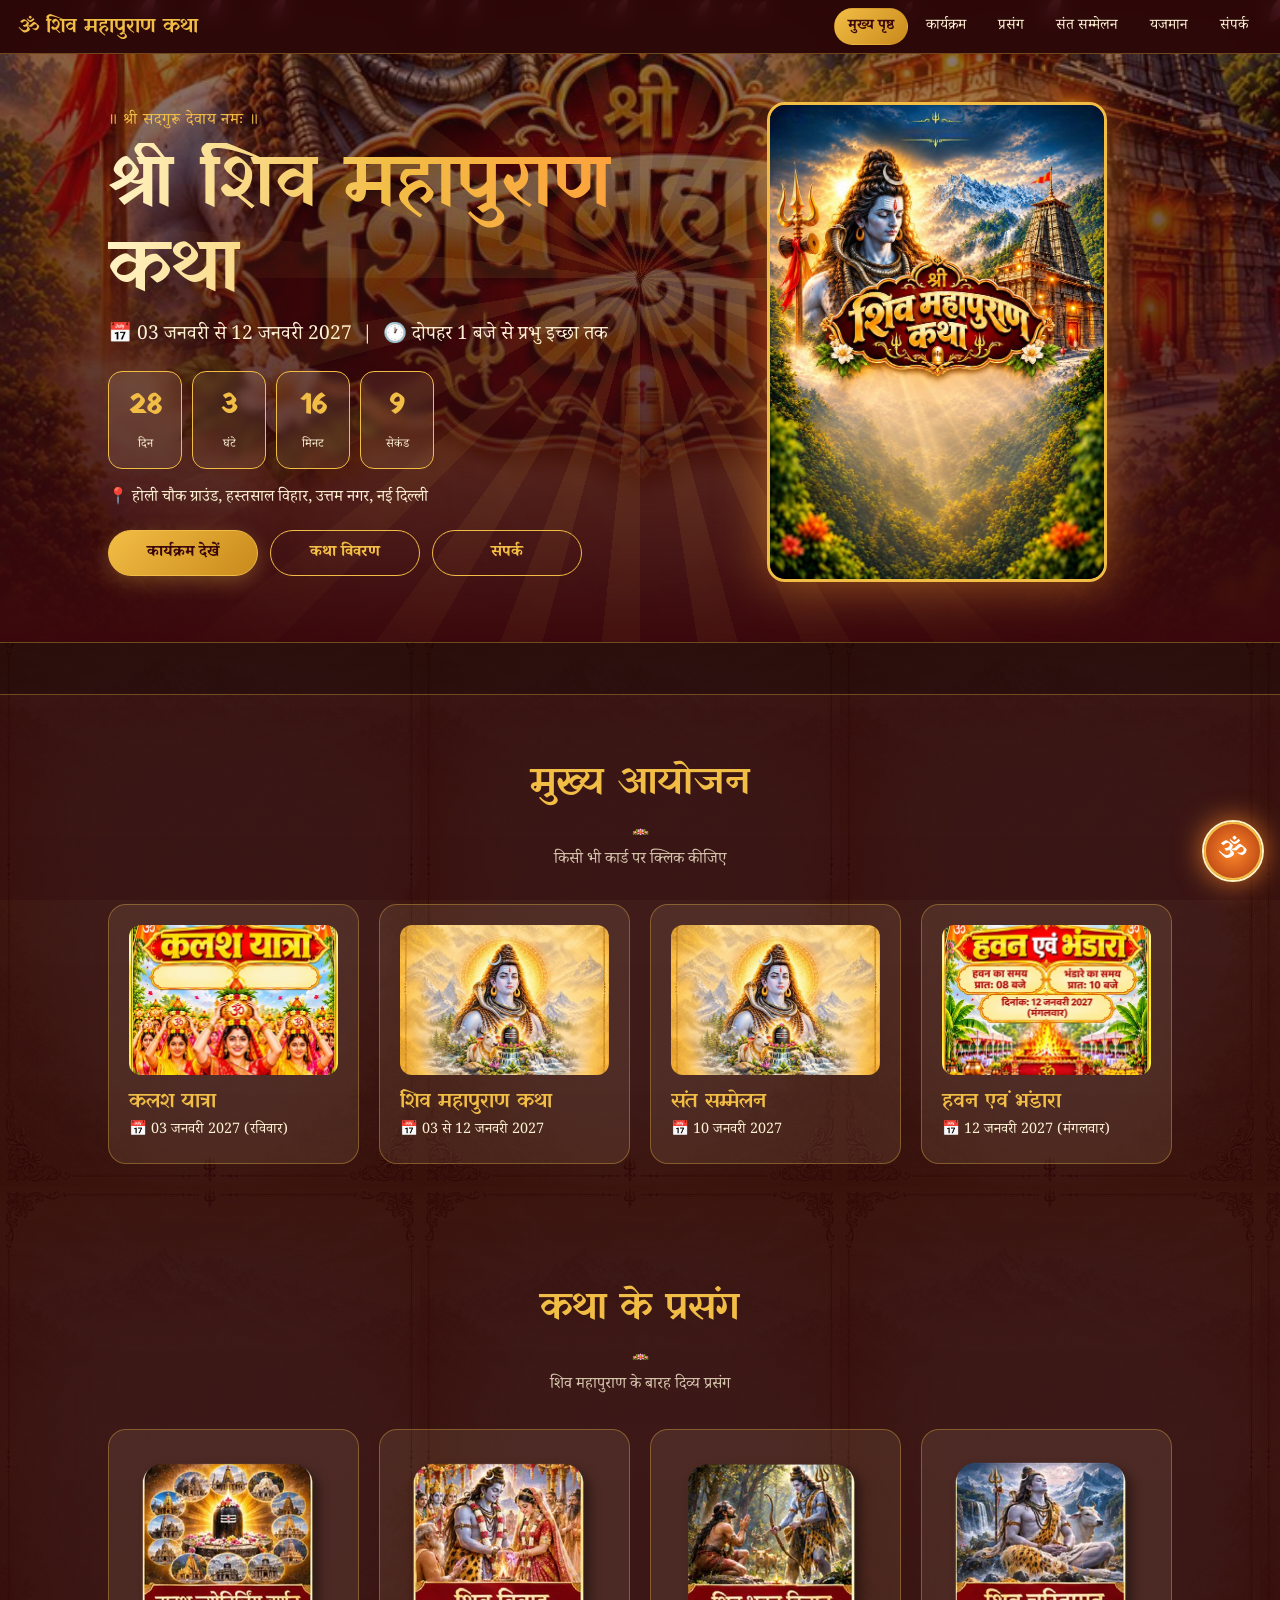
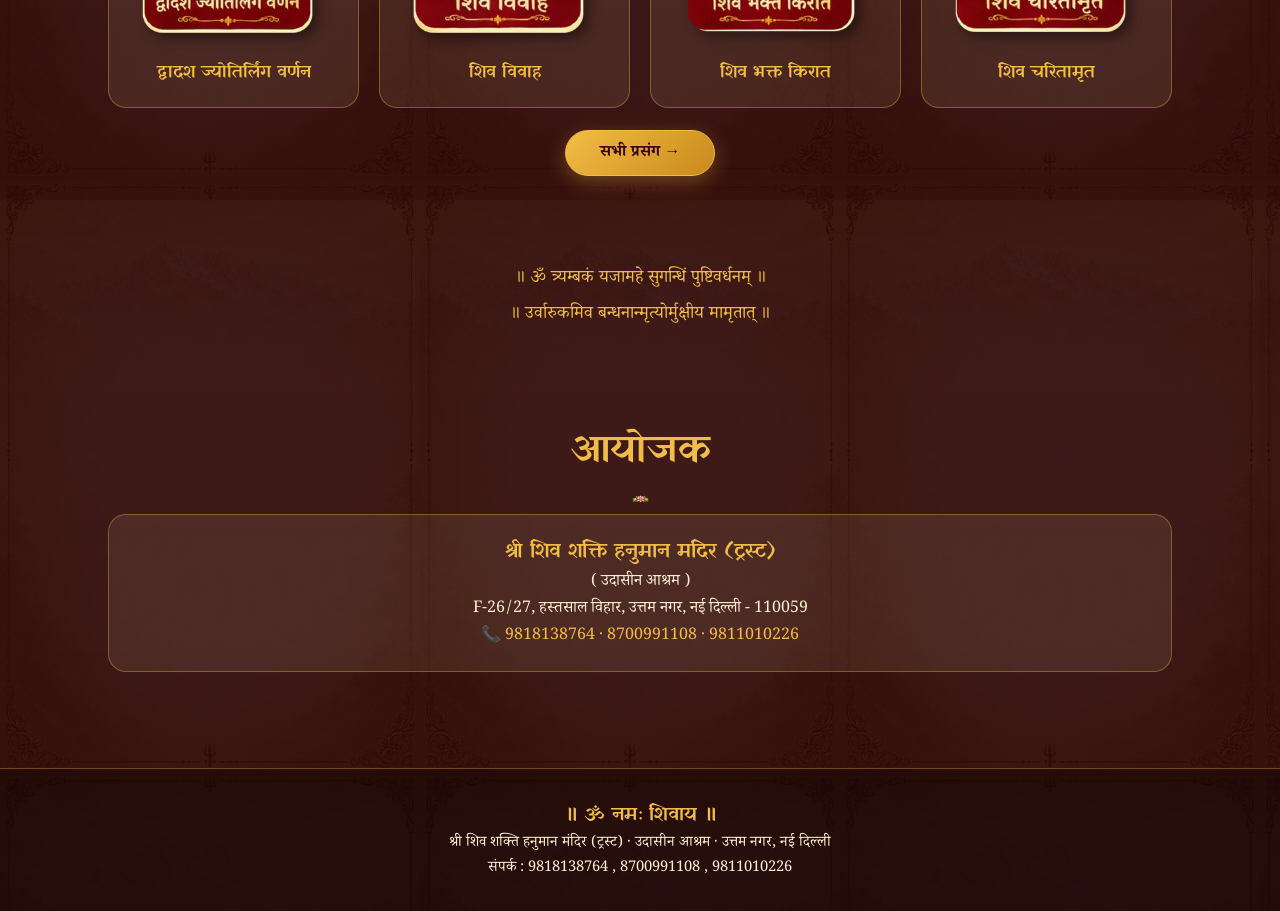
==== commit a1ca6ff2: "Add files via upload" ====
--- a/index.html
+++ b/index.html
@@ -2,169 +2,29 @@
 <html lang="hi"><head><meta charset="utf-8">
 <meta name="viewport" content="width=device-width, initial-scale=1, viewport-fit=cover">
 <title>श्री शिव महापुराण कथा – 3 से 12 जनवरी 2027</title>
+<meta name="description" content="श्री शिव महापुराण कथा, 3 से 12 जनवरी 2027, होली चौक ग्राउंड, उत्तम नगर, नई दिल्ली">
 <link href="https://fonts.googleapis.com/css2?family=Yatra+One&family=Noto+Serif+Devanagari:wght@400;600;700&display=swap" rel="stylesheet">
-<style>
-:root{--bg:#3a080c;--bg2:#5a0f14;--gold:#f2bd45;--gold2:#c98a1c;--cream:#fdf0d2;--sf:#ff8a2a;--glass:rgba(255,232,180,.09);--line:rgba(242,189,69,.35);color-scheme:dark;box-sizing:border-box;padding-top:env(safe-area-inset-top,0px);padding-bottom:env(safe-area-inset-bottom,0px)}
-@media (prefers-color-scheme:dark){:root:not([data-theme="light"]){--bg:#2a0508;--bg2:#4a0b10}}
-:root[data-theme="dark"]{--bg:#2a0508;--bg2:#4a0b10}
-html{height:100%;scroll-padding-top:env(safe-area-inset-top,0px);scroll-behavior:smooth}
-*{box-sizing:border-box;margin:0}
-body{background:var(--bg);color:var(--cream);font-family:'Noto Serif Devanagari',serif;line-height:1.7;overflow-x:hidden;background-image:linear-gradient(rgba(42,5,8,.9),rgba(42,5,8,.93)),url([data-uri]);background-size:auto,420px}
-h1,h2,h3,.yo{font-family:'Yatra One','Noto Serif Devanagari',serif;font-weight:400}
-a{color:inherit;text-decoration:none}
-header{position:sticky;top:env(safe-area-inset-top,0px);z-index:30;display:flex;align-items:center;gap:14px;padding:8px 18px;background:rgba(42,5,8,.82);backdrop-filter:blur(10px);border-bottom:1px solid var(--line)}
-body::before{content:"";position:fixed;inset:0 0 auto;height:env(safe-area-inset-top,0px);z-index:29;background:rgba(42,5,8,.9)}
-.logo{font-size:1.25rem;color:var(--gold);white-space:nowrap;animation:glow 3s ease-in-out infinite}
-.logo b{display:inline-block;animation:spin 14s linear infinite;font-weight:400;margin-right:6px}
-nav{margin-left:auto;display:flex;gap:4px;flex-wrap:wrap;justify-content:flex-end}
-nav a{padding:5px 13px;border-radius:30px;font-size:.92rem;transition:.3s;border:1px solid transparent}
-nav a:hover{border-color:var(--line);background:var(--glass)}
-nav a.on{background:linear-gradient(135deg,var(--gold),var(--gold2));color:#3a080c;font-weight:700}
-.page{display:none;min-height:80vh;animation:pg .8s both}.page.on{display:block}
-@keyframes pg{from{opacity:0;transform:translateY(24px) scale(.985)}to{opacity:1;transform:none}}
-@keyframes spin{to{transform:rotate(360deg)}}
-@keyframes glow{50%{text-shadow:0 0 18px var(--gold),0 0 40px var(--sf)}}
-@keyframes flt{50%{transform:translateY(-14px)}}
-@keyframes fall{from{transform:translate3d(0,-10vh,0) rotate(0)}to{transform:translate3d(60px,110vh,0) rotate(540deg)}}
-@keyframes shine{to{background-position:200% 0}}
-@keyframes rip{to{transform:scale(2.4);opacity:0}}
-.wrap{max-width:1100px;margin:auto;padding:0 18px}
-.hero{position:relative;overflow:hidden;padding:48px 0 60px;background:linear-gradient(rgba(42,5,8,.55),var(--bg)),url([data-uri]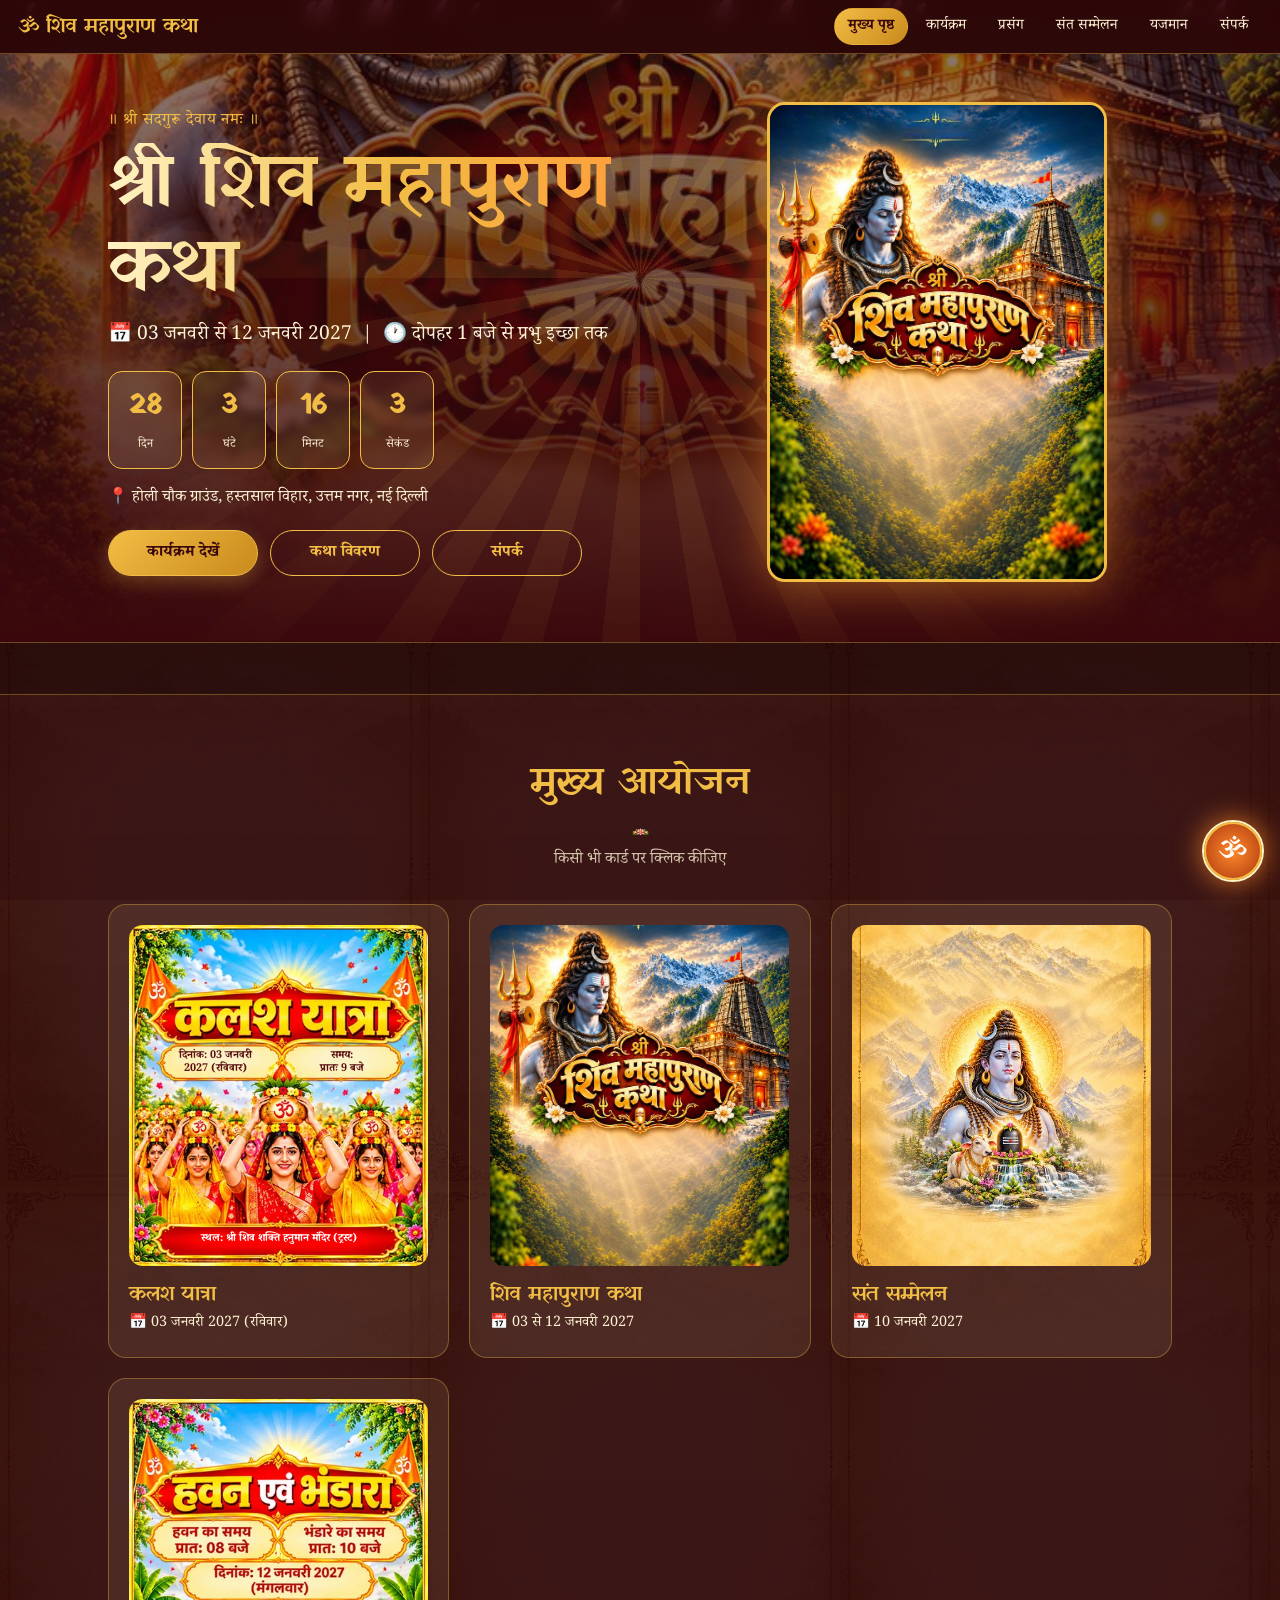
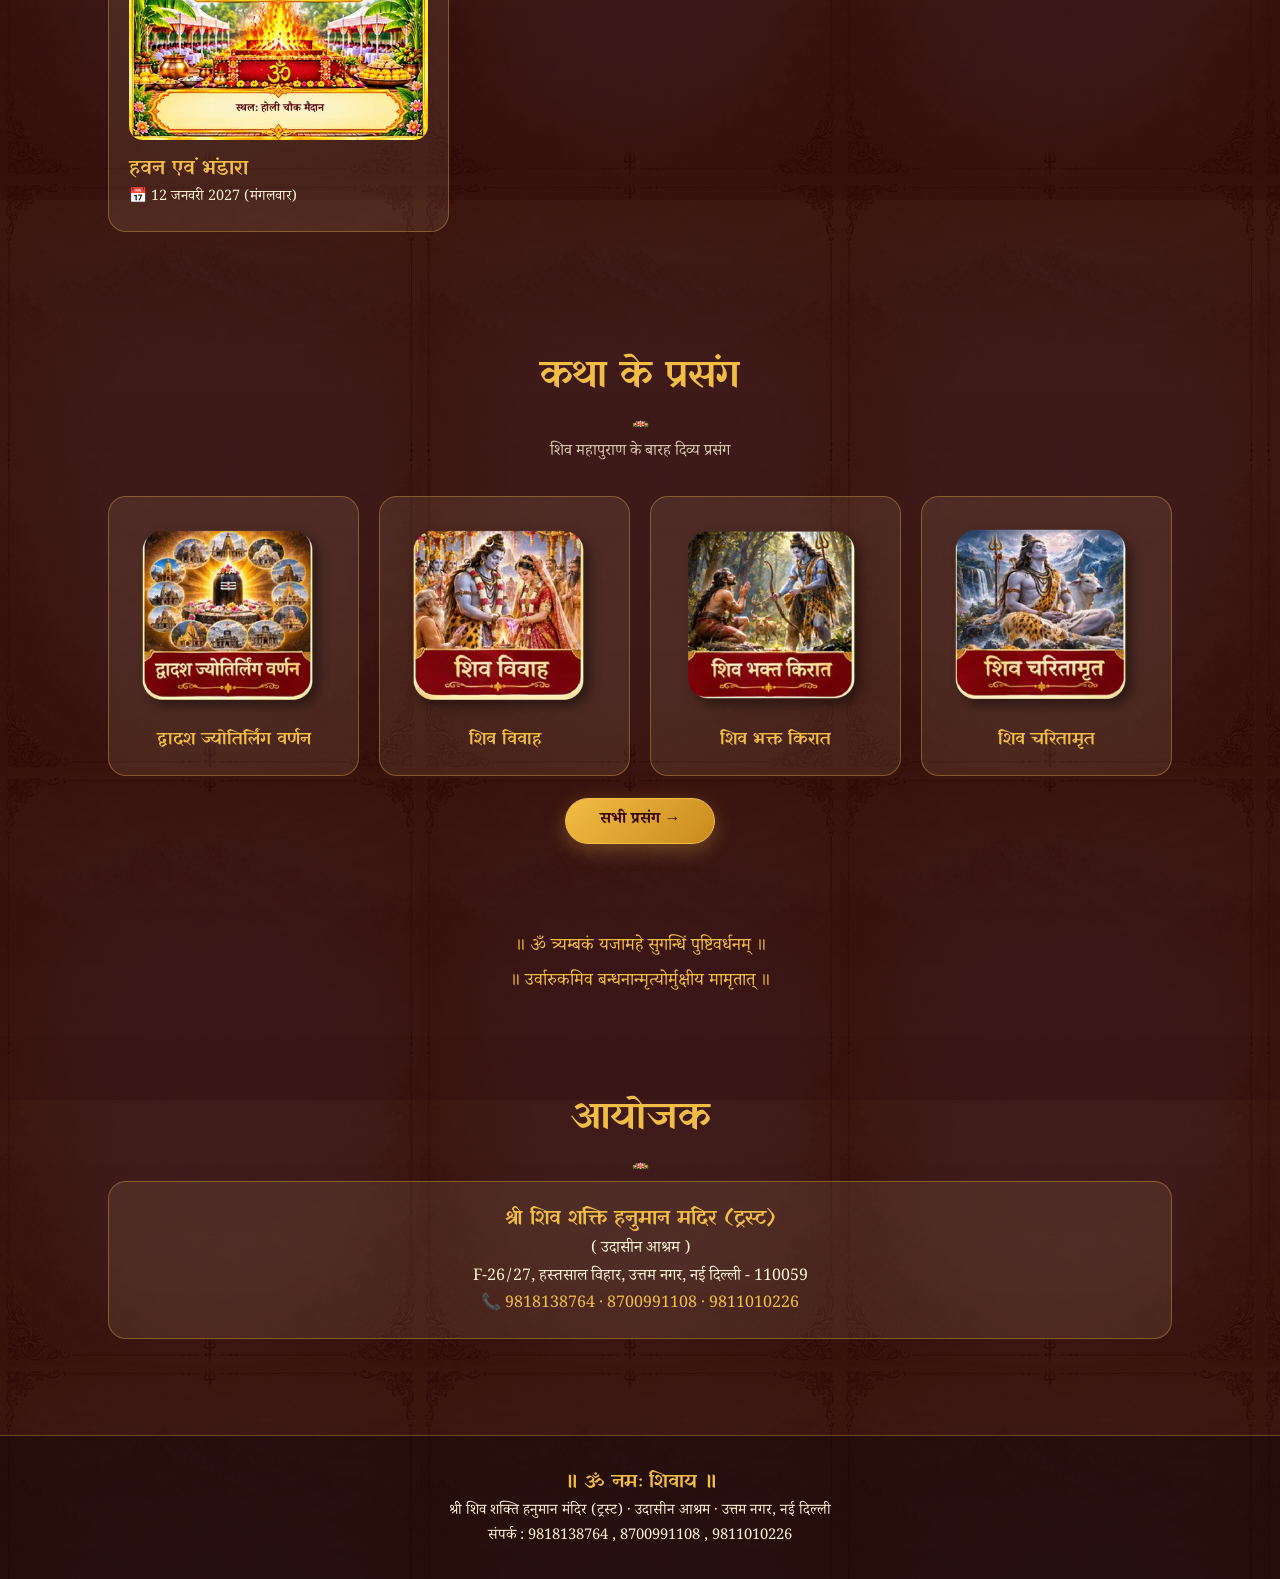
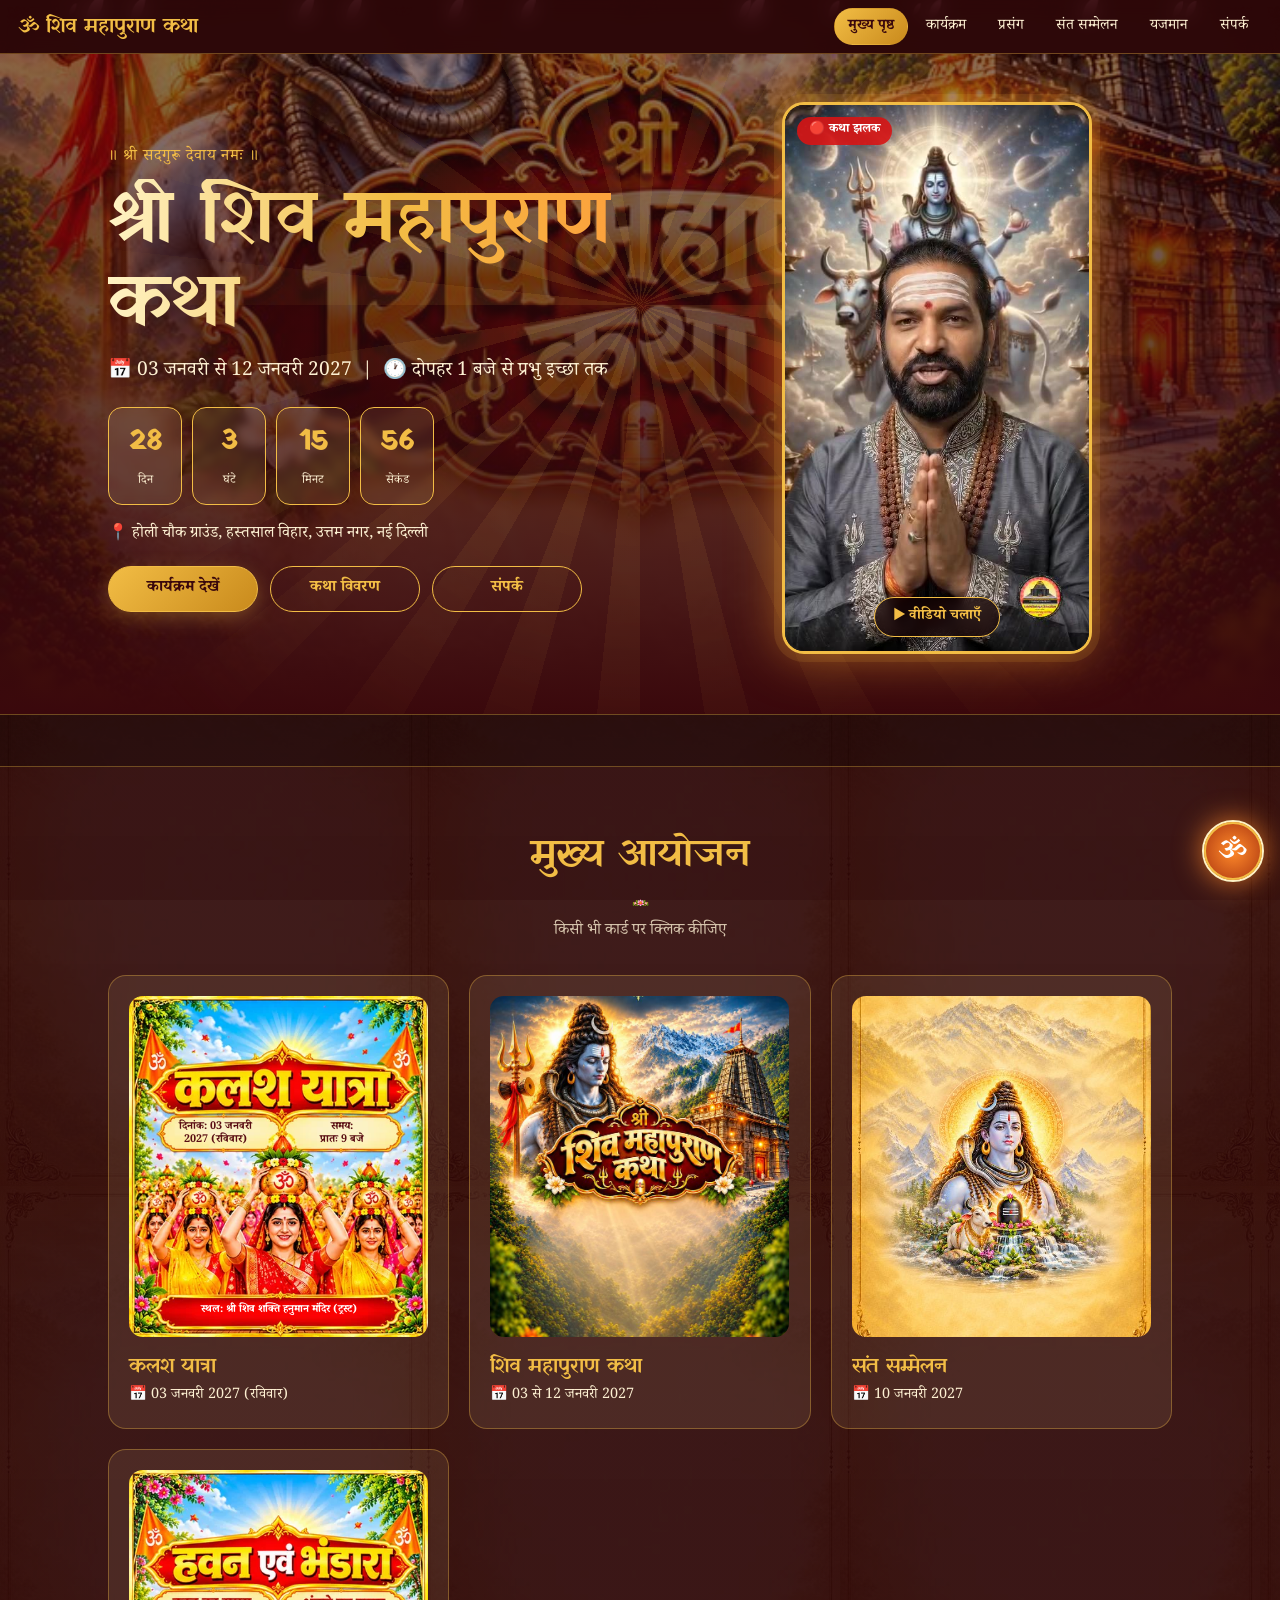
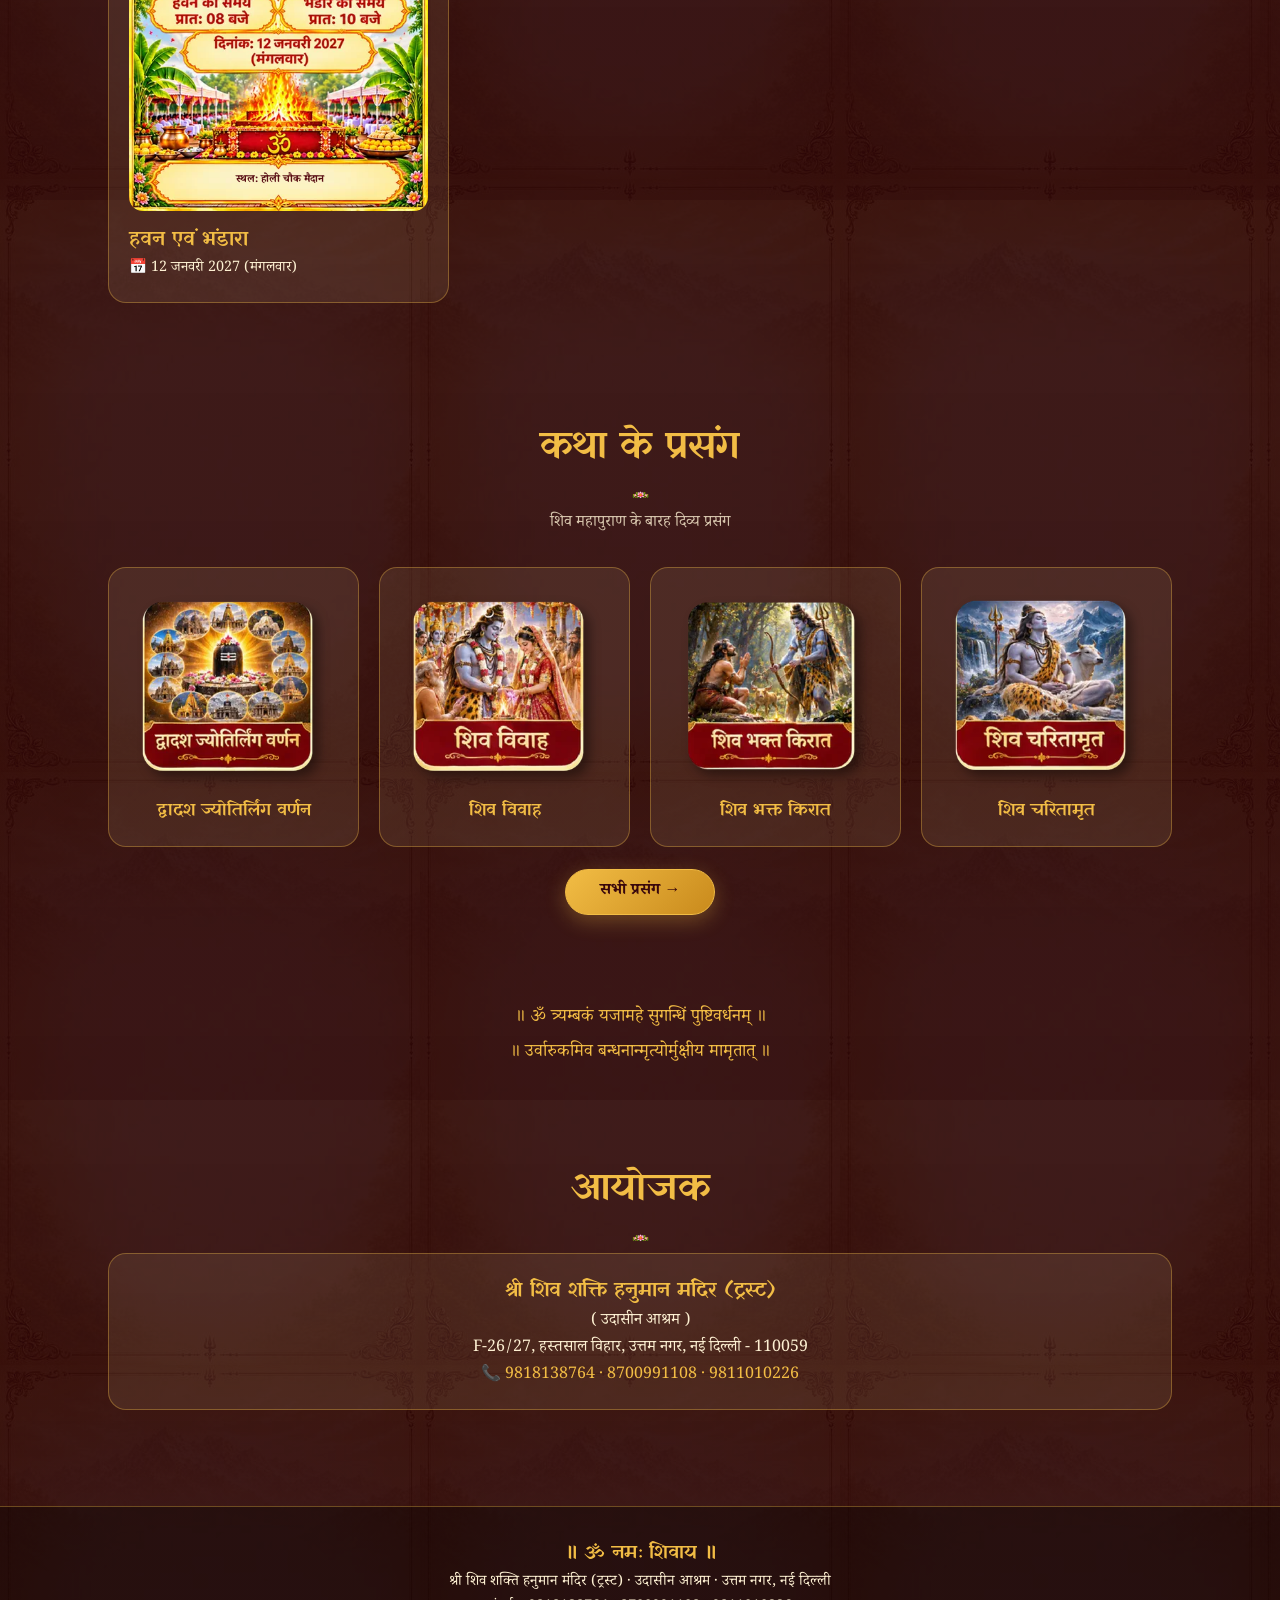
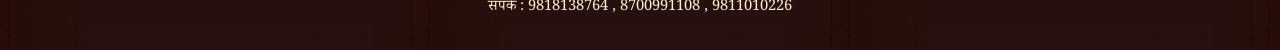
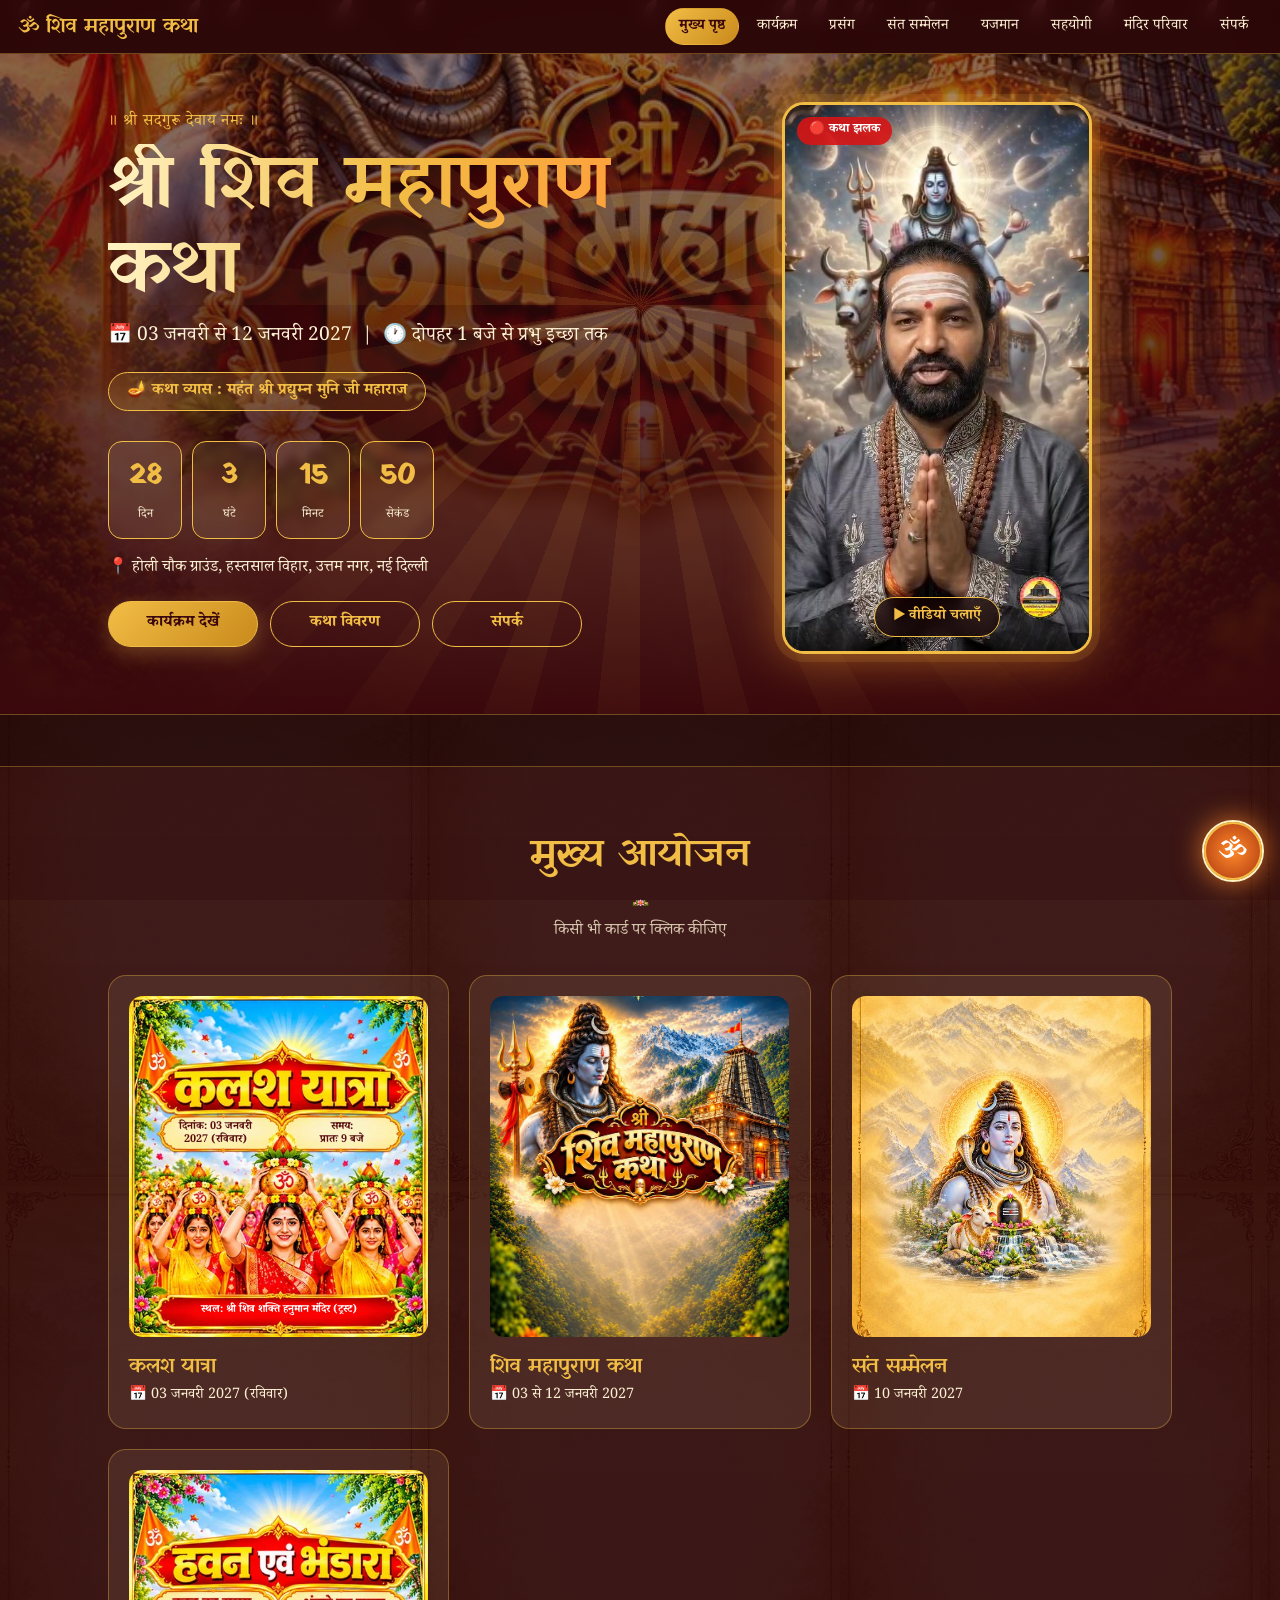
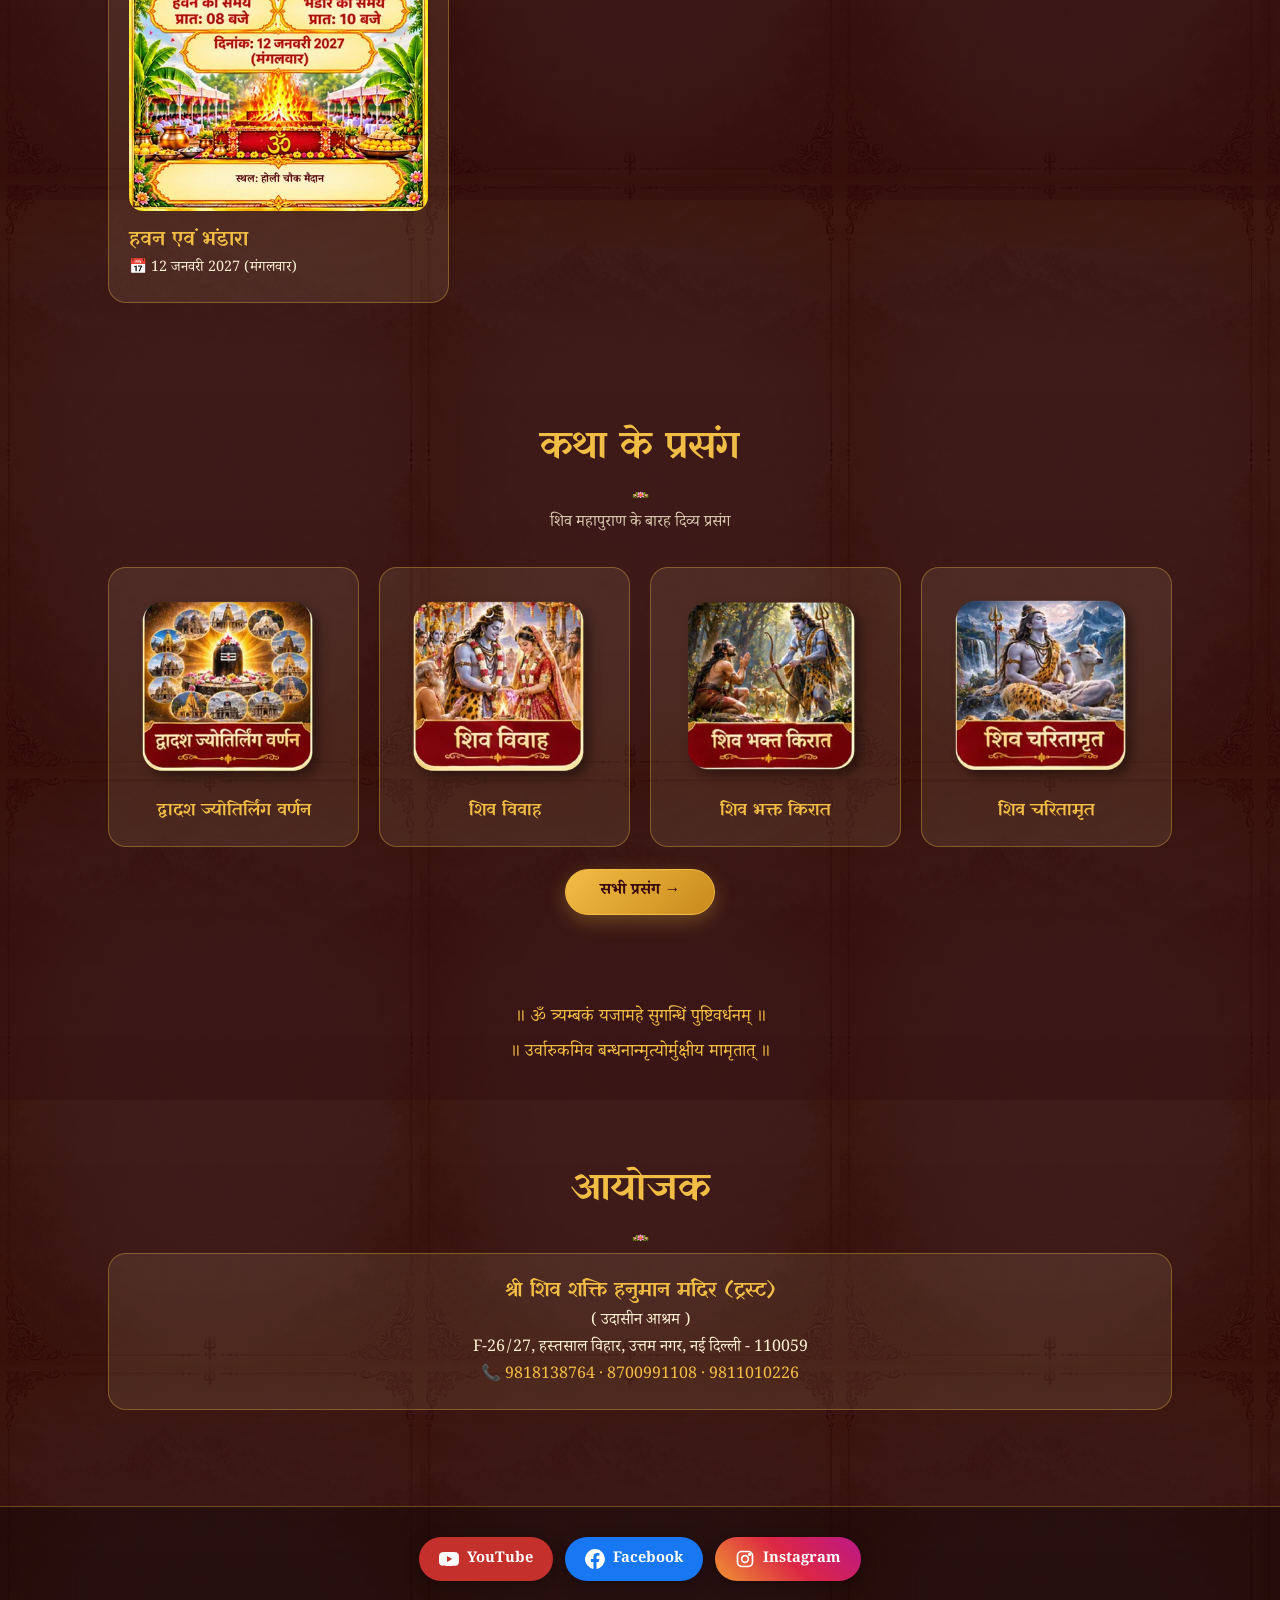
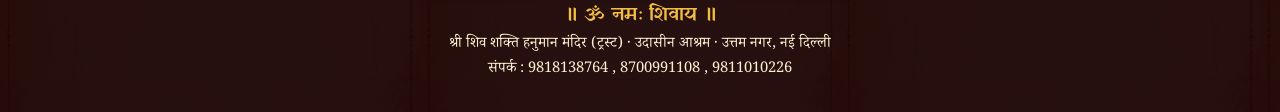
